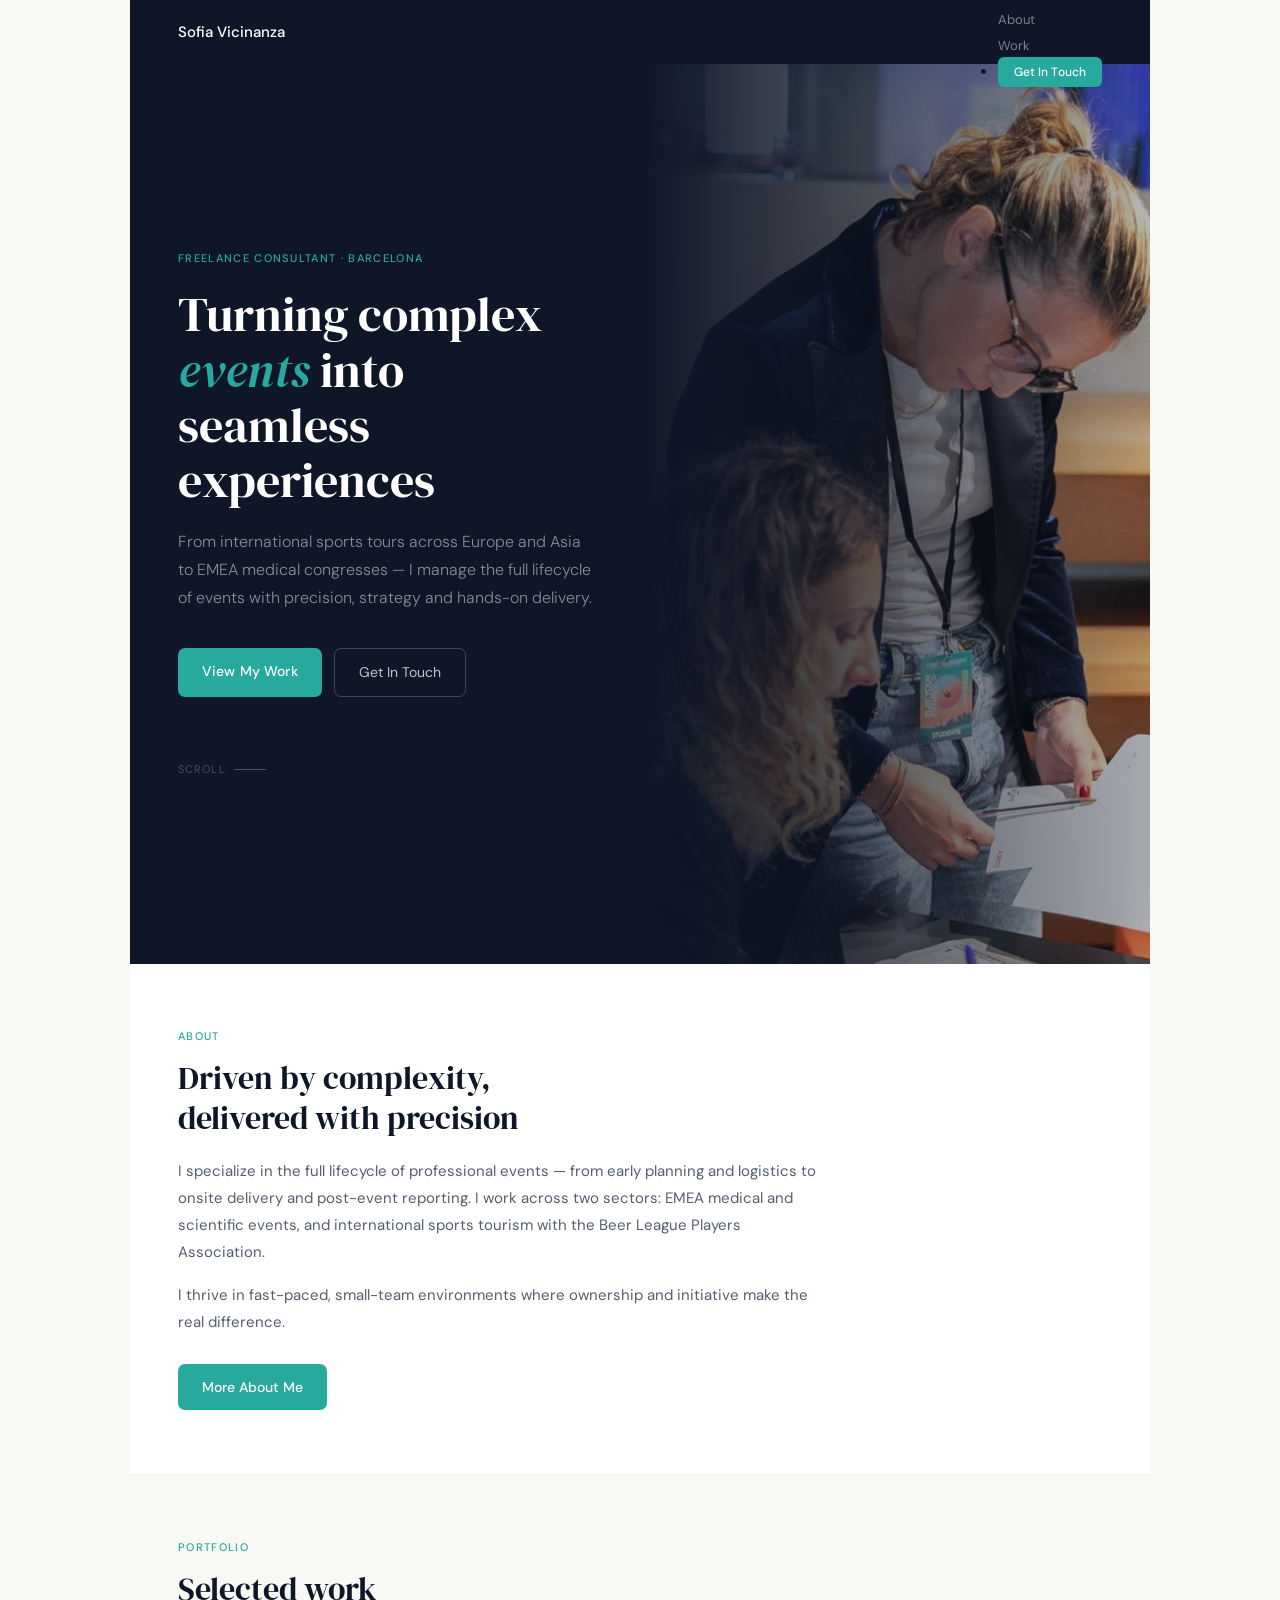
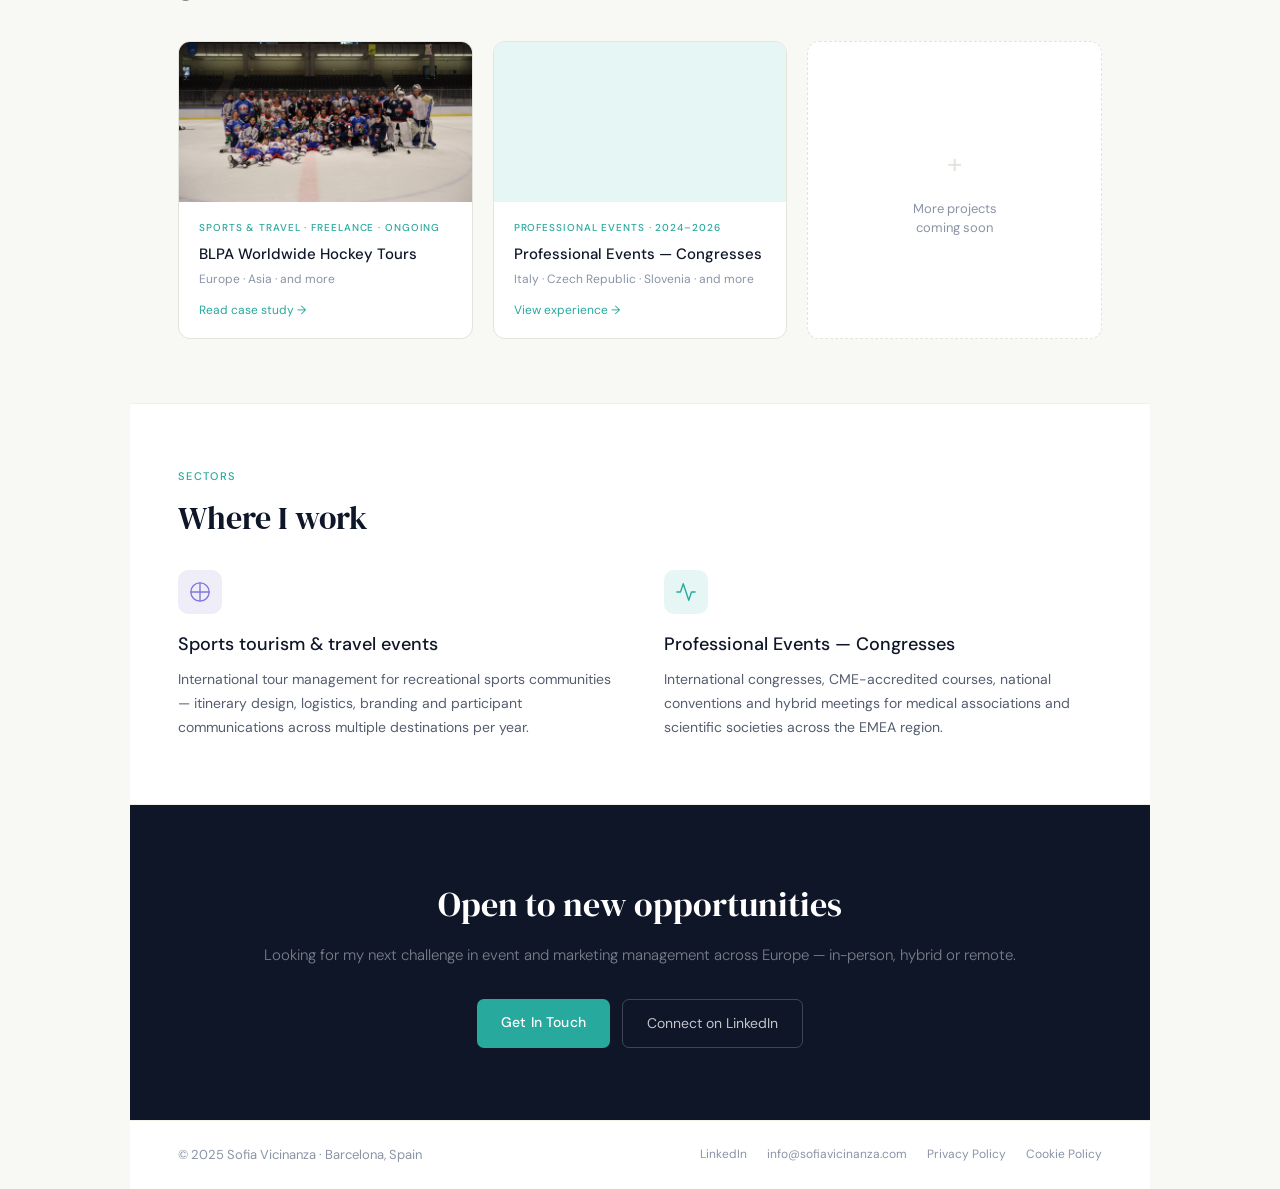
==== index.html @ 5dfc30c2 "Add files via upload" ====
<!DOCTYPE html>
<html lang="en">
<head>
<meta charset="UTF-8">
<meta name="viewport" content="width=device-width, initial-scale=1.0">
<meta name="description" content="Sofia Vicinanza — Event & Marketing Specialist based in Barcelona. EMEA medical events, international hockey tours, full-cycle event management.">
<meta name="keywords" content="event manager, marketing specialist, EMEA events, medical events, sports tourism, Barcelona, freelance event manager">
<meta property="og:title" content="Sofia Vicinanza — Event & Marketing Specialist">
<meta property="og:description" content="From medical congresses to international hockey tours — full-cycle event management across the EMEA region and beyond.">
<meta property="og:type" content="website">
<meta property="og:url" content="https://sofiavicinanza.com">
<title>Sofia Vicinanza — Event & Marketing Specialist</title>
<link rel="stylesheet" href="style.css">
</head>
<body>
<div class="site">

  <nav>
    <a href="index.html" class="nav-logo">Sofia Vicinanza</a>
    <button class="nav-hamburger" id="hamburger" aria-label="Menu" onclick="toggleMenu()"><span></span><span></span><span></span></button><ul class="nav-links" id="nav-links">
      <li><a href="index.html" class="active">Home</a></li>
      <li><a href="about.html">About</a></li>
      <li><a href="work.html">Work</a></li>
      <li><a href="contact.html" class="nav-cta">Get In Touch</a></li>
    </ul>
  </nav>

  <section class="hero" style="min-height: 100vh; display: grid; grid-template-columns: 1fr 1fr; align-items: stretch; padding: 0;">
    <div style="padding: 80px 48px; display: flex; flex-direction: column; justify-content: center;">
      <div class="hero-tag">Freelance Consultant · Barcelona</div>
      <h1>Turning complex <em>events</em> into seamless experiences</h1>
      <p class="hero-sub">From international sports tours across Europe and Asia to EMEA medical congresses — I manage the full lifecycle of events with precision, strategy and hands-on delivery.</p>
      <div class="hero-btns">
        <a href="work.html" class="btn-primary">View My Work</a>
        <a href="contact.html" class="btn-outline">Get In Touch</a>
      </div>
      <div style="margin-top: 64px; display: flex; align-items: center; gap: 8px; color: rgba(255,255,255,0.25); font-size: 11px; letter-spacing: 0.1em; text-transform: uppercase;">
        <span>Scroll</span>
        <div style="width: 32px; height: 0.5px; background: rgba(255,255,255,0.25);"></div>
      </div>
    </div>
    <div style="position: relative; overflow: hidden; min-height: 100vh;">
      <img src="img-at-work.jpg" alt="Sofia Vicinanza at work during an event" style="width: 100%; height: 100%; object-fit: cover; object-position: center top; display: block;">
      <div style="position: absolute; inset: 0; background: linear-gradient(to right, #0e1628 0%, rgba(14,22,40,0.3) 100%);"></div>
    </div>
  </section>

  <section class="section">
    <div style="max-width: 640px;">
      <div class="section-label">About</div>
      <h2>Driven by complexity,<br>delivered with precision</h2>
      <p>I specialize in the full lifecycle of professional events — from early planning and logistics to onsite delivery and post-event reporting. I work across two sectors: EMEA medical and scientific events, and international sports tourism with the Beer League Players Association.</p>
      <p>I thrive in fast-paced, small-team environments where ownership and initiative make the real difference.</p>
      <div style="margin-top: 28px;">
        <a href="about.html" class="btn-primary-light">More About Me</a>
      </div>
    </div>
  </section>

  <section class="section" style="background: var(--off-white);">
    <div class="section-label">Portfolio</div>
    <h2>Selected work</h2>
    <div class="three-col" style="margin-top: 32px;">
      <a href="blpa.html" class="card">
        <div class="card-img sport" style="background-image: url('img-hockey.jpg'); background-size: cover; background-position: center; height: 160px;">
        </div>
        <div class="card-body">
          <div class="card-tag">Sports & Travel · Freelance · Ongoing</div>
          <div class="card-title">BLPA Worldwide Hockey Tours</div>
          <div class="card-loc">Europe · Asia · and more</div>
          <div class="card-link">Read case study →</div>
        </div>
      </a>
      <a href="medical-events.html" class="card">
        <div class="card-img medical" style="background-image: url('https://images.unsplash.com/photo-1540575467063-178a50c2df87?q=80&w=1200&auto=format&fit=crop'); background-size: cover; background-position: center; height: 160px;">
        </div>
        <div class="card-body">
          <div class="card-tag">Professional Events · 2024–2026</div>
          <div class="card-title">Professional Events — Congresses</div>
          <div class="card-loc">Italy · Czech Republic · Slovenia · and more</div>
          <div class="card-link">View experience →</div>
        </div>
      </a>
      <div class="card" style="border-style: dashed; display: flex; align-items: center; justify-content: center; min-height: 260px; cursor: default;">
        <div style="text-align: center; padding: 24px;">
          <div style="font-size: 28px; color: var(--border); margin-bottom: 12px;">+</div>
          <div style="font-size: 13px; color: var(--text-muted); line-height: 1.5;">More projects<br>coming soon</div>
        </div>
      </div>
    </div>
  </section>

  <section class="section">
    <div class="section-label">Sectors</div>
    <h2>Where I work</h2>
    <div class="two-col" style="margin-top: 32px;">
      <div>
        <div style="width: 44px; height: 44px; border-radius: 10px; background: #eeedf8; display: flex; align-items: center; justify-content: center; margin-bottom: 16px;">
          <svg width="22" height="22" viewBox="0 0 24 24" fill="none" stroke="#7F77DD" stroke-width="1.5" stroke-linecap="round" stroke-linejoin="round"><circle cx="12" cy="12" r="10"/><path d="M12 2v20M2 12h20"/></svg>
        </div>
        <h3 style="font-size: 18px; font-weight: 500; margin-bottom: 10px;">Sports tourism & travel events</h3>
        <p style="font-size: 14px; color: var(--text-secondary); line-height: 1.7;">International tour management for recreational sports communities — itinerary design, logistics, branding and participant communications across multiple destinations per year.</p>
      </div>
      <div>
        <div style="width: 44px; height: 44px; border-radius: 10px; background: var(--accent-light); display: flex; align-items: center; justify-content: center; margin-bottom: 16px;">
          <svg width="22" height="22" viewBox="0 0 24 24" fill="none" stroke="#28a99e" stroke-width="1.5" stroke-linecap="round" stroke-linejoin="round"><path d="M22 12h-4l-3 9L9 3l-3 9H2"/></svg>
        </div>
        <h3 style="font-size: 18px; font-weight: 500; margin-bottom: 10px;">Professional Events — Congresses</h3>
        <p style="font-size: 14px; color: var(--text-secondary); line-height: 1.7;">International congresses, CME-accredited courses, national conventions and hybrid meetings for medical associations and scientific societies across the EMEA region.</p>
      </div>
    </div>
  </section>

  <div class="cta-section">
    <h2>Open to new opportunities</h2>
    <p>Looking for my next challenge in event and marketing management across Europe — in-person, hybrid or remote.</p>
    <div class="cta-btns">
      <a href="contact.html" class="btn-primary">Get In Touch</a>
      <a href="https://www.linkedin.com/in/sofia-vicinanza-438909208" target="_blank" rel="noopener" class="btn-outline">Connect on LinkedIn</a>
    </div>
  </div>

  <footer>
    <div class="footer-name">© 2025 Sofia Vicinanza · Barcelona, Spain</div>
    <div class="footer-links">
      <a href="https://www.linkedin.com/in/sofia-vicinanza-438909208" target="_blank" rel="noopener">LinkedIn</a>
      <a href="mailto:info@sofiavicinanza.com">info@sofiavicinanza.com</a>
      <a href="privacy.html">Privacy Policy</a>
      <a href="cookies.html">Cookie Policy</a>
    </div>
  </footer>

</div>
<script>
function toggleMenu() {
  var links = document.getElementById('nav-links');
  var burger = document.getElementById('hamburger');
  if (links) links.classList.toggle('open');
  if (burger) burger.classList.toggle('open');
}
document.addEventListener('click', function(e) {
  if (!e.target.closest('nav')) {
    var links = document.getElementById('nav-links');
    var burger = document.getElementById('hamburger');
    if (links) links.classList.remove('open');
    if (burger) burger.classList.remove('open');
  }
});
</script>
</body>
</html>
---- style.css ----
@import url('https://fonts.googleapis.com/css2?family=DM+Sans:ital,opsz,wght@0,9..40,300;0,9..40,400;0,9..40,500;1,9..40,300&family=DM+Serif+Display:ital@0;1&display=swap');

:root {
  --navy: #0e1628;
  --navy-mid: #111d35;
  --navy-light: #1a2845;
  --accent: #28a99e;
  --accent-light: #e6f6f5;
  --accent-mid: #1d8a81;
  --off-white: #f8f8f4;
  --white: #ffffff;
  --text-primary: #0e1628;
  --text-secondary: #555e70;
  --text-muted: #8a94a6;
  --border: #e4e4dc;
  --border-light: #f0f0e8;
  --font-display: 'DM Serif Display', Georgia, serif;
  --font-body: 'DM Sans', system-ui, sans-serif;
}

*, *::before, *::after { box-sizing: border-box; margin: 0; padding: 0; }

html { scroll-behavior: smooth; }

body {
  font-family: var(--font-body);
  background: var(--off-white);
  color: var(--text-primary);
  line-height: 1.6;
  -webkit-font-smoothing: antialiased;
}

a { color: inherit; text-decoration: none; }
img { max-width: 100%; display: block; }

.site { max-width: 1020px; margin: 0 auto; background: var(--white); }

nav {
  background: var(--navy);
  padding: 0 48px;
  display: flex;
  align-items: center;
  justify-content: space-between;
  height: 64px;
  position: sticky;
  top: 0;
  z-index: 100;
}

.nav-logo {
  font-family: var(--font-body);
  font-size: 15px;
  font-weight: 500;
  color: var(--white);
  display: flex;
  align-items: center;
  gap: 8px;
}

.nav-hamburger { display: none; }


  content: '';
  display: inline-block;
  width: 6px;
  height: 6px;
  border-radius: 50%;
  background: var(--accent);
}

.nav-links {
  display: flex;
  gap: 28px;
  list-style: none;
}

.nav-links a {
  font-size: 13px;
  color: rgba(255,255,255,0.45);
  transition: color 0.2s;
  letter-spacing: 0.01em;
}

.nav-links a:hover,
.nav-links a.active { color: var(--accent); }

.nav-cta {
  background: var(--accent);
  color: var(--white) !important;
  padding: 7px 16px;
  border-radius: 6px;
  font-size: 12px !important;
  font-weight: 500;
  transition: background 0.2s !important;
}

.nav-cta:hover { background: var(--accent-mid) !important; color: var(--white) !important; }

.hero {
  background: var(--navy);
  padding: 80px 48px 72px;
}

.hero-tag {
  font-size: 11px;
  letter-spacing: 0.12em;
  text-transform: uppercase;
  color: var(--accent);
  font-weight: 500;
  margin-bottom: 20px;
}

.hero h1 {
  font-family: var(--font-display);
  font-size: 48px;
  font-weight: 400;
  color: var(--white);
  line-height: 1.15;
  margin-bottom: 20px;
  max-width: 640px;
}

.hero h1 em {
  font-style: italic;
  color: var(--accent);
}

.hero-sub {
  font-size: 16px;
  color: rgba(255,255,255,0.5);
  line-height: 1.75;
  max-width: 520px;
  margin-bottom: 36px;
  font-weight: 300;
}

.hero-btns {
  display: flex;
  gap: 12px;
  flex-wrap: wrap;
}

.btn-primary {
  background: var(--accent);
  color: var(--white);
  border: none;
  padding: 12px 24px;
  border-radius: 7px;
  font-size: 14px;
  font-weight: 500;
  cursor: pointer;
  font-family: var(--font-body);
  transition: background 0.2s, transform 0.1s;
  letter-spacing: 0.01em;
}

.btn-primary:hover { background: var(--accent-mid); transform: translateY(-1px); }

.btn-outline {
  background: transparent;
  color: rgba(255,255,255,0.75);
  border: 0.5px solid rgba(255,255,255,0.2);
  padding: 12px 24px;
  border-radius: 7px;
  font-size: 14px;
  cursor: pointer;
  font-family: var(--font-body);
  transition: border-color 0.2s, color 0.2s;
}

.btn-outline:hover { border-color: rgba(255,255,255,0.4); color: var(--white); }

.btn-primary-light {
  background: var(--accent);
  color: var(--white);
  border: none;
  padding: 12px 24px;
  border-radius: 7px;
  font-size: 14px;
  font-weight: 500;
  cursor: pointer;
  font-family: var(--font-body);
  transition: background 0.2s, transform 0.1s;
  display: inline-block;
}

.btn-primary-light:hover { background: var(--accent-mid); transform: translateY(-1px); }

.btn-outline-dark {
  background: transparent;
  color: var(--text-primary);
  border: 0.5px solid var(--border);
  padding: 12px 24px;
  border-radius: 7px;
  font-size: 14px;
  cursor: pointer;
  font-family: var(--font-body);
  transition: border-color 0.2s;
  display: inline-block;
}

.btn-outline-dark:hover { border-color: var(--accent); color: var(--accent); }

.stats-bar {
  display: grid;
  grid-template-columns: repeat(3, 1fr);
  background: var(--navy-mid);
  border-top: 0.5px solid rgba(255,255,255,0.06);
}

.stat-item {
  padding: 28px 48px;
  border-right: 0.5px solid rgba(255,255,255,0.06);
}

.stat-item:last-child { border-right: none; }

.stat-num {
  font-family: var(--font-display);
  font-size: 36px;
  font-weight: 400;
  color: var(--white);
  margin-bottom: 4px;
  line-height: 1;
}

.stat-num span { color: var(--accent); }

.stat-label {
  font-size: 12px;
  color: rgba(255,255,255,0.35);
  line-height: 1.4;
}

.section {
  padding: 64px 48px;
  border-bottom: 0.5px solid var(--border-light);
}

.section-label {
  font-size: 11px;
  font-weight: 500;
  letter-spacing: 0.12em;
  text-transform: uppercase;
  color: var(--accent);
  margin-bottom: 12px;
}

.section h2 {
  font-family: var(--font-display);
  font-size: 32px;
  font-weight: 400;
  color: var(--text-primary);
  line-height: 1.25;
  margin-bottom: 20px;
}

.section p {
  font-size: 15px;
  color: var(--text-secondary);
  line-height: 1.8;
  max-width: 680px;
  margin-bottom: 16px;
}

.section p:last-child { margin-bottom: 0; }

.page-hero {
  background: var(--navy);
  padding: 64px 48px;
  min-height: 100vh;
  display: flex;
  flex-direction: column;
  justify-content: center;
}

.page-hero .back {
  font-size: 12px;
  color: rgba(255,255,255,0.4);
  margin-bottom: 24px;
  display: flex;
  align-items: center;
  gap: 6px;
  transition: color 0.2s;
}

.page-hero .back:hover { color: var(--accent); }

.page-hero h1 {
  font-family: var(--font-display);
  font-size: 40px;
  font-weight: 400;
  color: var(--white);
  line-height: 1.2;
  margin-bottom: 16px;
  max-width: 640px;
}

.page-hero p {
  font-size: 15px;
  color: rgba(255,255,255,0.5);
  line-height: 1.8;
  max-width: 600px;
  font-weight: 300;
}

.meta-row {
  display: flex;
  gap: 40px;
  margin-top: 36px;
  padding-top: 28px;
  border-top: 0.5px solid rgba(255,255,255,0.08);
  flex-wrap: wrap;
}

.meta-item {}
.meta-label-sm {
  font-size: 10px;
  font-weight: 500;
  letter-spacing: 0.1em;
  text-transform: uppercase;
  color: rgba(255,255,255,0.3);
  margin-bottom: 4px;
}
.meta-value {
  font-size: 13px;
  color: rgba(255,255,255,0.65);
}

.two-col {
  display: grid;
  grid-template-columns: 1fr 1fr;
  gap: 48px;
  align-items: start;
}

.three-col {
  display: grid;
  grid-template-columns: repeat(3, minmax(0, 1fr));
  gap: 20px;
}

.four-col {
  display: grid;
  grid-template-columns: repeat(4, minmax(0, 1fr));
  gap: 24px;
}

.card {
  background: var(--white);
  border: 0.5px solid var(--border);
  border-radius: 12px;
  overflow: hidden;
  transition: border-color 0.2s, transform 0.2s;
}

.card:hover { border-color: var(--accent); transform: translateY(-2px); }

.card-img {
  height: 140px;
  display: flex;
  align-items: center;
  justify-content: center;
  font-size: 36px;
}

.card-img.medical { background: var(--accent-light); }
.card-img.sport { background: #eeedf8; }

.card-body { padding: 18px 20px; }
.card-tag {
  font-size: 10px;
  font-weight: 500;
  letter-spacing: 0.09em;
  text-transform: uppercase;
  color: var(--accent);
  margin-bottom: 6px;
}
.card-title { font-size: 15px; font-weight: 500; color: var(--text-primary); margin-bottom: 4px; }
.card-loc { font-size: 12px; color: var(--text-muted); margin-bottom: 12px; }
.card-link { font-size: 12px; color: var(--accent); display: flex; align-items: center; gap: 4px; transition: gap 0.2s; }
.card:hover .card-link { gap: 8px; }

.highlight-card {
  background: var(--off-white);
  border: 0.5px solid var(--border);
  border-radius: 12px;
  padding: 28px;
}

.highlight-icon {
  width: 40px;
  height: 40px;
  border-radius: 10px;
  background: var(--accent-light);
  display: flex;
  align-items: center;
  justify-content: center;
  margin-bottom: 16px;
}

.highlight-icon svg { width: 20px; height: 20px; stroke: var(--accent); }

.highlight-card h3 {
  font-size: 15px;
  font-weight: 500;
  color: var(--text-primary);
  margin-bottom: 8px;
  line-height: 1.3;
}

.highlight-card p {
  font-size: 13px;
  color: var(--text-secondary);
  line-height: 1.7;
}

.resp-list { list-style: none; }
.resp-list li {
  font-size: 14px;
  color: var(--text-secondary);
  line-height: 1.6;
  padding: 10px 0 10px 18px;
  position: relative;
  border-bottom: 0.5px solid var(--border-light);
}
.resp-list li:last-child { border-bottom: none; }
.resp-list li::before {
  content: '';
  position: absolute;
  left: 0;
  top: 18px;
  width: 6px;
  height: 6px;
  border-radius: 50%;
  background: var(--accent);
}

.resp-grid {
  display: grid;
  grid-template-columns: 1fr 1fr;
  gap: 0 32px;
}

.type-pills { display: flex; flex-wrap: wrap; gap: 10px; }
.type-pill {
  font-size: 12px;
  padding: 7px 16px;
  border-radius: 20px;
  border: 0.5px solid var(--border);
  color: var(--text-secondary);
  background: var(--white);
  transition: border-color 0.2s, color 0.2s;
}
.type-pill:hover { border-color: var(--accent); color: var(--accent); }

.blockquote {
  border-left: 3px solid var(--accent);
  padding: 4px 0 4px 24px;
  font-family: var(--font-display);
  font-size: 20px;
  font-style: italic;
  color: var(--text-primary);
  line-height: 1.7;
  max-width: 680px;
}

.cta-section {
  padding: 72px 48px;
  text-align: center;
  background: var(--navy);
}

.cta-section h2 {
  font-family: var(--font-display);
  font-size: 34px;
  font-weight: 400;
  color: var(--white);
  margin-bottom: 12px;
}

.cta-section p {
  font-size: 15px;
  color: rgba(255,255,255,0.45);
  margin-bottom: 32px;
  font-weight: 300;
}

.cta-btns { display: flex; gap: 12px; justify-content: center; flex-wrap: wrap; }

.next-project {
  padding: 32px 48px;
  border-top: 0.5px solid var(--border-light);
}

.next-label {
  font-size: 10px;
  font-weight: 500;
  letter-spacing: 0.12em;
  text-transform: uppercase;
  color: var(--text-muted);
  margin-bottom: 14px;
}

.next-card {
  display: flex;
  align-items: center;
  justify-content: space-between;
  padding: 20px 24px;
  background: var(--navy);
  border-radius: 10px;
  transition: opacity 0.2s;
}

.next-card:hover { opacity: 0.85; }
.next-card h3 { font-size: 16px; font-weight: 500; color: var(--white); margin-bottom: 4px; }
.next-card span { font-size: 12px; color: var(--accent); }
.next-arrow { font-size: 18px; color: var(--accent); }

.skill-group h3 {
  font-size: 11px;
  font-weight: 500;
  text-transform: uppercase;
  letter-spacing: 0.09em;
  color: var(--text-muted);
  margin-bottom: 14px;
  padding-bottom: 10px;
  border-bottom: 0.5px solid var(--border);
}

.skill-group ul { list-style: none; }
.skill-group ul li {
  font-size: 13px;
  color: var(--text-primary);
  padding: 7px 0;
  border-bottom: 0.5px solid var(--border-light);
  line-height: 1.4;
}
.skill-group ul li:last-child { border-bottom: none; }

.timeline-item {
  display: grid;
  grid-template-columns: 160px 1fr;
  gap: 32px;
  padding: 32px 0;
  border-bottom: 0.5px solid var(--border-light);
}
.timeline-item:last-child { border-bottom: none; padding-bottom: 0; }

.timeline-date { padding-top: 3px; }
.timeline-period { font-size: 13px; font-weight: 500; color: var(--text-secondary); display: block; margin-bottom: 2px; }
.timeline-type { font-size: 11px; color: var(--text-muted); }

.timeline-content h3 { font-size: 16px; font-weight: 500; margin-bottom: 3px; }
.timeline-company { font-size: 13px; color: var(--accent); margin-bottom: 12px; display: block; }
.timeline-content p { font-size: 13px; color: var(--text-secondary); line-height: 1.7; margin-bottom: 12px; }

.vol-card {
  background: var(--off-white);
  border-radius: 12px;
  padding: 24px;
  border: 0.5px solid var(--border);
}

.vol-badge {
  display: inline-block;
  font-size: 10px;
  font-weight: 500;
  letter-spacing: 0.06em;
  text-transform: uppercase;
  padding: 3px 10px;
  border-radius: 4px;
  margin-bottom: 10px;
}

.vol-badge.je { background: #eeedf8; color: #534AB7; }
.vol-badge.freelance { background: var(--accent-light); color: var(--accent-mid); }

.vol-card .role { font-size: 14px; font-weight: 500; margin-bottom: 3px; }
.vol-card .org { font-size: 12px; color: var(--accent); margin-bottom: 3px; }
.vol-card .period { font-size: 11px; color: var(--text-muted); margin-bottom: 10px; }
.vol-card p { font-size: 13px; color: var(--text-secondary); line-height: 1.6; }

footer {
  padding: 24px 48px;
  border-top: 0.5px solid var(--border-light);
  display: flex;
  align-items: center;
  justify-content: space-between;
  background: var(--white);
  flex-wrap: wrap;
  gap: 12px;
}

.footer-name { font-size: 13px; color: var(--text-muted); }
.footer-links { display: flex; gap: 20px; flex-wrap: wrap; }
.footer-links a { font-size: 12px; color: var(--text-muted); transition: color 0.2s; }
.footer-links a:hover { color: var(--accent); }

.contact-grid {
  display: grid;
  grid-template-columns: 1fr 1fr;
  gap: 48px;
  align-items: start;
}

.contact-form { display: flex; flex-direction: column; gap: 16px; }
.form-group { display: flex; flex-direction: column; gap: 6px; }
.form-group label { font-size: 12px; font-weight: 500; color: var(--text-secondary); letter-spacing: 0.02em; }
.form-group input,
.form-group textarea {
  font-family: var(--font-body);
  font-size: 14px;
  color: var(--text-primary);
  background: var(--white);
  border: 0.5px solid var(--border);
  border-radius: 8px;
  padding: 12px 16px;
  outline: none;
  transition: border-color 0.2s;
  resize: vertical;
}
.form-group input:focus,
.form-group textarea:focus { border-color: var(--accent); }
.form-group textarea { min-height: 120px; }

.contact-info { display: flex; flex-direction: column; gap: 20px; }
.contact-item {}
.contact-item-label { font-size: 11px; font-weight: 500; text-transform: uppercase; letter-spacing: 0.1em; color: var(--text-muted); margin-bottom: 4px; }
.contact-item-value { font-size: 14px; color: var(--text-primary); }
.contact-item-value a { color: var(--accent); transition: opacity 0.2s; }
.contact-item-value a:hover { opacity: 0.75; }

.availability-badge {
  display: inline-flex;
  align-items: center;
  gap: 8px;
  background: var(--accent-light);
  border: 0.5px solid var(--accent);
  border-radius: 20px;
  padding: 6px 14px;
  font-size: 12px;
  color: var(--accent-mid);
  font-weight: 500;
  margin-bottom: 32px;
}

.availability-dot {
  width: 6px;
  height: 6px;
  border-radius: 50%;
  background: var(--accent);
  animation: pulse 2s infinite;
}

@keyframes pulse {
  0%, 100% { opacity: 1; }
  50% { opacity: 0.4; }
}

.legal-content { max-width: 680px; }
.legal-content h2 { font-size: 20px; font-weight: 500; margin: 32px 0 12px; color: var(--text-primary); }
.legal-content h3 { font-size: 16px; font-weight: 500; margin: 24px 0 8px; color: var(--text-primary); }
.legal-content p { font-size: 14px; color: var(--text-secondary); line-height: 1.8; margin-bottom: 12px; }
.legal-content ul { list-style: disc; padding-left: 20px; margin-bottom: 12px; }
.legal-content ul li { font-size: 14px; color: var(--text-secondary); line-height: 1.8; margin-bottom: 4px; }
.legal-content a { color: var(--accent); }

@media (max-width: 768px) {
  nav {
    padding: 0 20px;
    position: relative;
  }

  .nav-hamburger {
    display: flex;
    flex-direction: column;
    gap: 5px;
    cursor: pointer;
    padding: 8px;
    background: none;
    border: none;
    z-index: 201;
  }

  .nav-hamburger span {
    display: block;
    width: 22px;
    height: 1.5px;
    background: rgba(255,255,255,0.75);
    transition: all 0.25s;
    border-radius: 2px;
  }

  .nav-hamburger.open span:nth-child(1) { transform: translateY(6.5px) rotate(45deg); }
  .nav-hamburger.open span:nth-child(2) { opacity: 0; }
  .nav-hamburger.open span:nth-child(3) { transform: translateY(-6.5px) rotate(-45deg); }

  .nav-links {
    display: none;
    flex-direction: column;
    gap: 0;
    position: absolute;
    top: 64px;
    left: 0;
    right: 0;
    background: var(--navy);
    z-index: 200;
    border-top: 0.5px solid rgba(255,255,255,0.08);
    box-shadow: 0 8px 24px rgba(0,0,0,0.3);
  }

  .nav-links.open { display: flex; }

  .nav-links li { width: 100%; }

  .nav-links a {
    display: block;
    padding: 16px 20px;
    font-size: 15px;
    color: rgba(255,255,255,0.65);
    border-bottom: 0.5px solid rgba(255,255,255,0.06);
  }

  .nav-links a:hover,
  .nav-links a.active { color: var(--accent); }

  .nav-cta {
    background: none !important;
    border: none !important;
    color: var(--accent) !important;
    padding: 16px 20px !important;
    border-radius: 0 !important;
  }

  .hero {
    grid-template-columns: 1fr !important;
    min-height: 100vh !important;
    padding: 0 !important;
    position: relative;
    display: flex !important;
    flex-direction: column;
    justify-content: center;
  }

  .hero > div:first-child {
    padding: 80px 24px 48px;
    position: relative;
    z-index: 2;
  }

  .hero > div:last-child {
    position: absolute !important;
    inset: 0;
    min-height: auto !important;
  }

  .hero > div:last-child img { opacity: 0.15; }
  .hero > div:last-child > div { display: none !important; }

  .hero h1 { font-size: 30px; }
  .hero-sub { font-size: 14px; }
  .hero-btns { flex-direction: column; gap: 10px; }
  .hero-btns a { text-align: center; }

  .page-hero {
    grid-template-columns: 1fr !important;
    padding: 64px 24px 48px !important;
    min-height: auto !important;
    gap: 28px !important;
    display: flex !important;
    flex-direction: column-reverse;
  }

  .page-hero > div:last-child {
    display: flex;
    justify-content: center;
  }

  .page-hero > div:last-child > div {
    width: 120px !important;
    height: 120px !important;
  }

  .page-hero h1 { font-size: 26px; }
  .page-hero p { font-size: 14px; }

  .stats-bar { grid-template-columns: 1fr; }
  .stat-item {
    border-right: none;
    border-bottom: 0.5px solid rgba(255,255,255,0.06);
    padding: 20px 24px;
  }

  .section { padding: 40px 20px; }
  .two-col,
  .three-col,
  .four-col,
  .resp-grid,
  .contact-grid { grid-template-columns: 1fr; }

  .timeline-item {
    grid-template-columns: 1fr;
    gap: 4px;
  }

  .timeline-date { padding-top: 0; }

  .meta-row { gap: 16px; }

  footer {
    padding: 20px;
    flex-direction: column;
    gap: 8px;
  }

  .footer-links { flex-wrap: wrap; gap: 12px; }

  .cta-section { padding: 48px 20px; }
  .cta-btns { flex-direction: column; gap: 10px; align-items: center; }

  .next-project { padding: 24px 20px; }

  .highlight-card { padding: 20px; }

  .type-pills { gap: 8px; }
  .type-pill { font-size: 11px; padding: 6px 12px; }
}
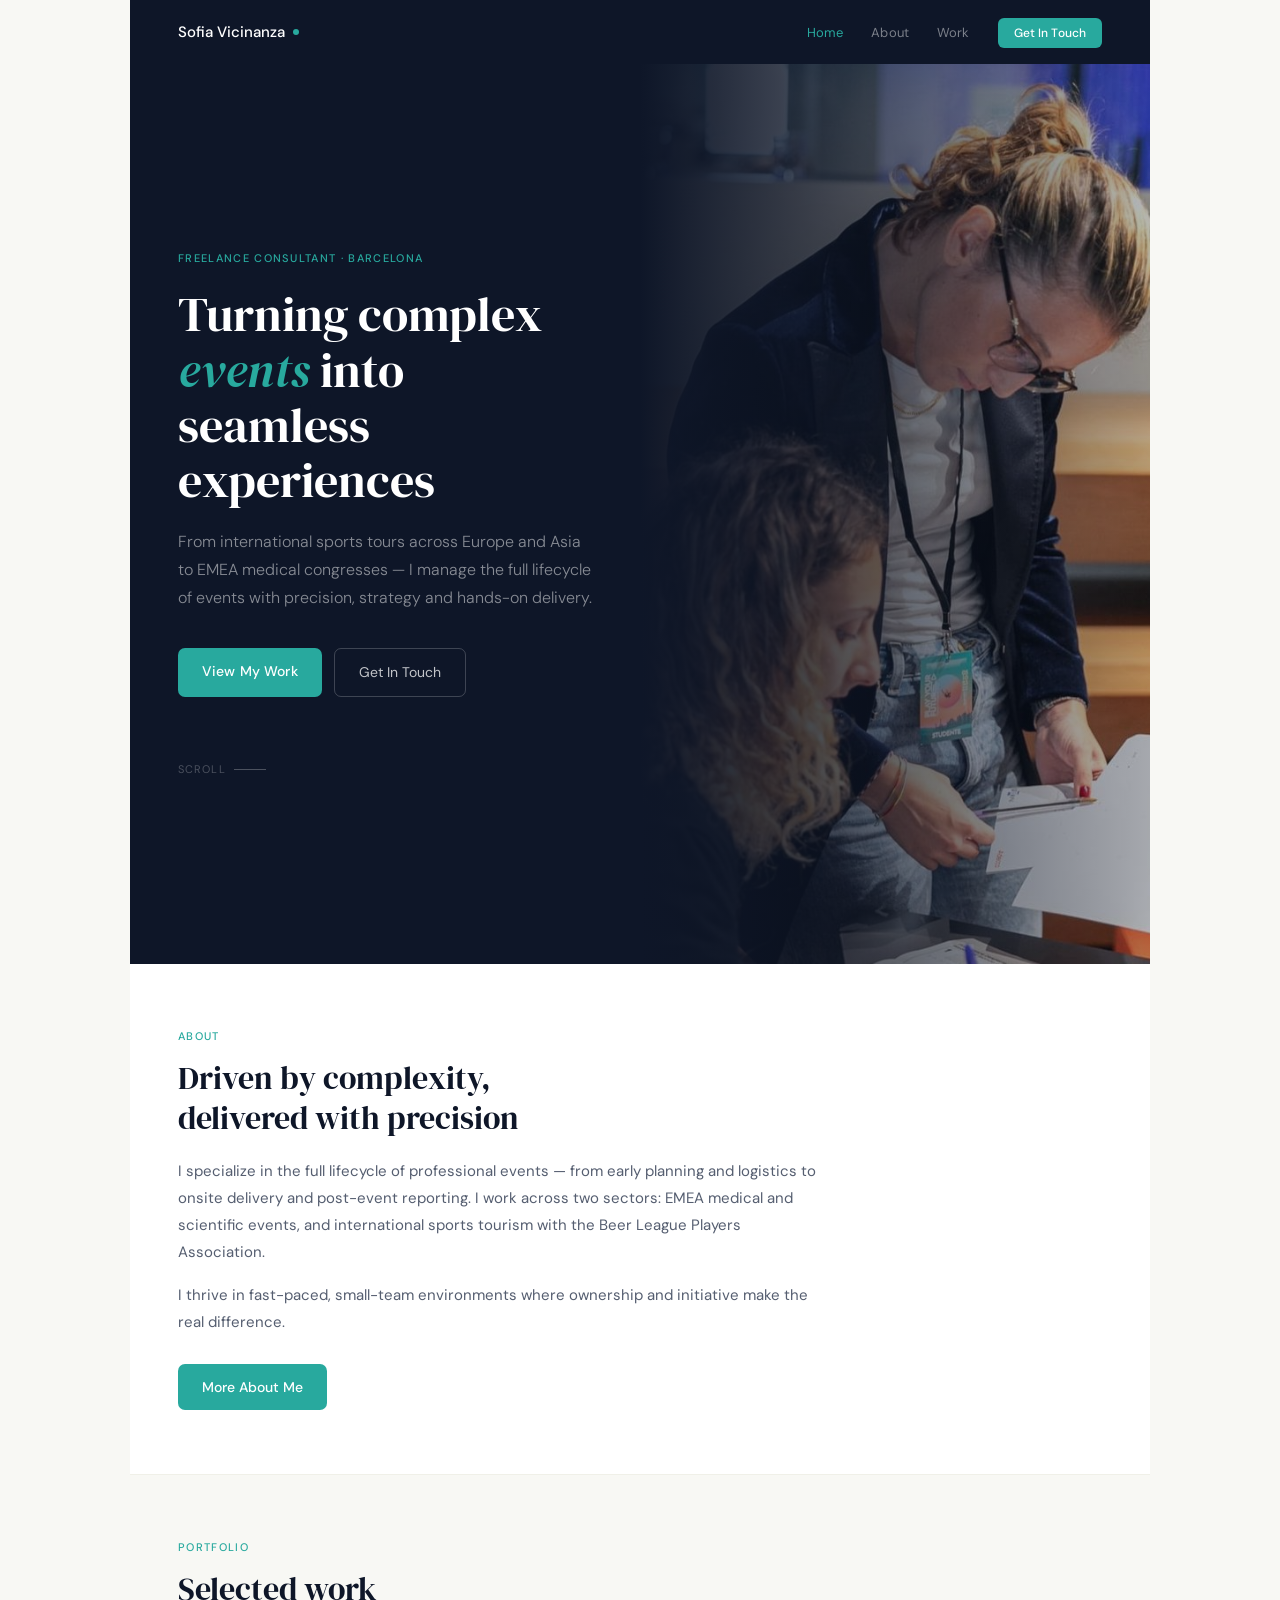
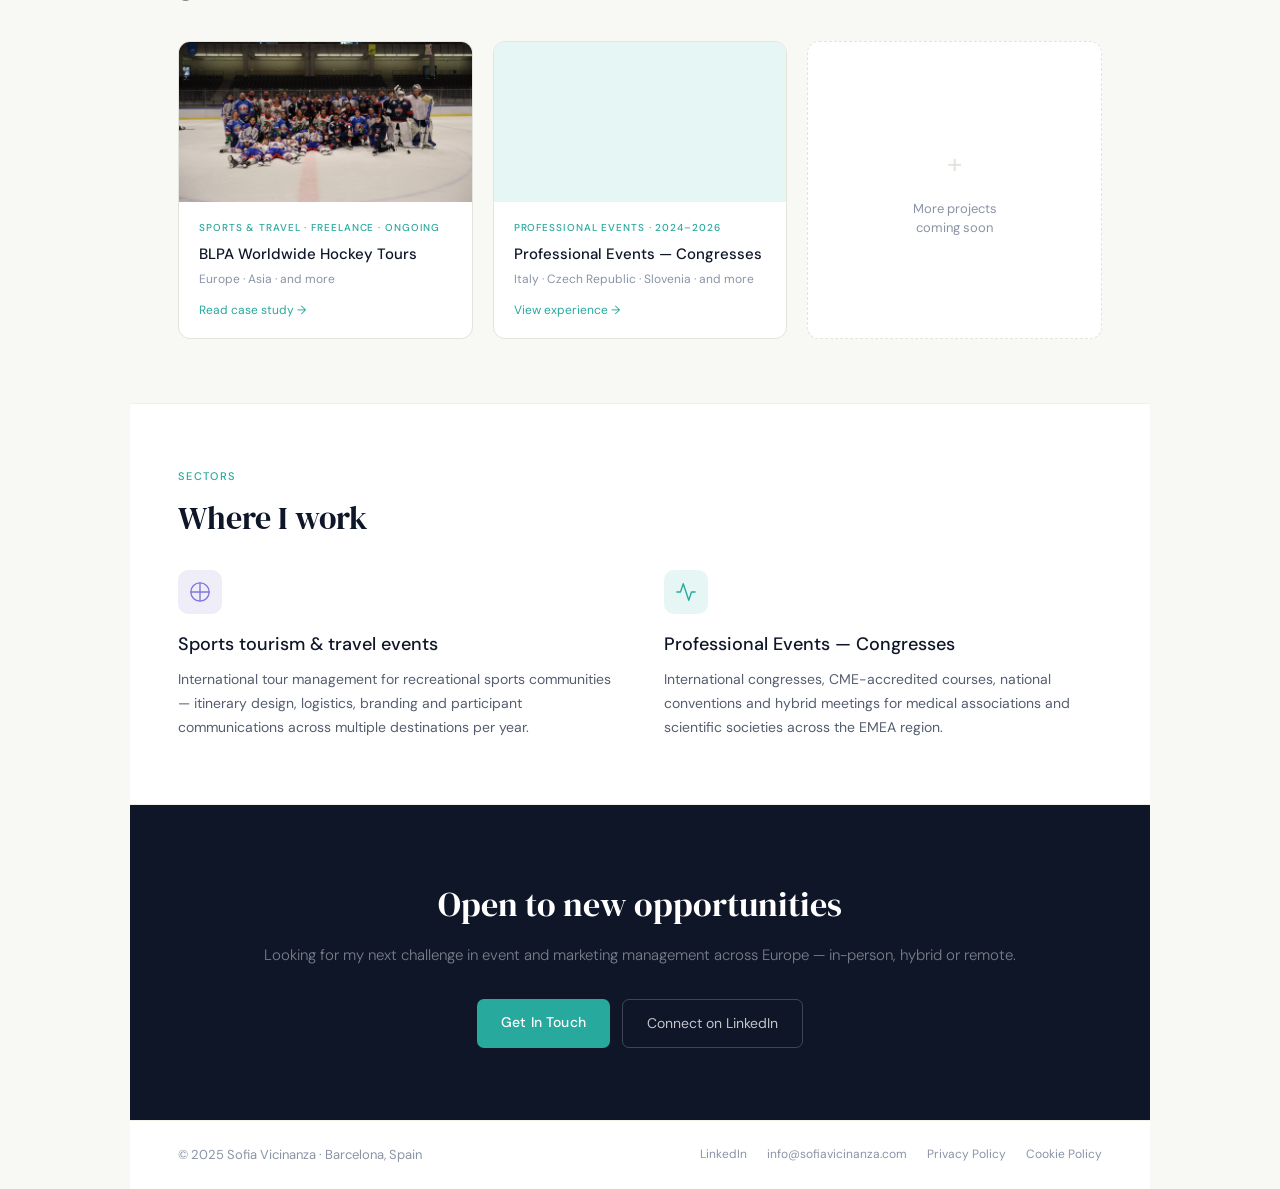
==== commit 45a86992: "Add files via upload" ====
--- a/index.html
+++ b/index.html
@@ -17,12 +17,13 @@
 
   <nav>
     <a href="index.html" class="nav-logo">Sofia Vicinanza</a>
-    <button class="nav-hamburger" id="hamburger" aria-label="Menu" onclick="toggleMenu()"><span></span><span></span><span></span></button><ul class="nav-links" id="nav-links">
+    <ul class="nav-links" id="nav-links">
       <li><a href="index.html" class="active">Home</a></li>
       <li><a href="about.html">About</a></li>
       <li><a href="work.html">Work</a></li>
       <li><a href="contact.html" class="nav-cta">Get In Touch</a></li>
     </ul>
+    <button class="nav-hamburger" id="hamburger" aria-label="Menu" onclick="toggleMenu()"><span></span><span></span><span></span></button>
   </nav>
 
   <section class="hero" style="min-height: 100vh; display: grid; grid-template-columns: 1fr 1fr; align-items: stretch; padding: 0;">
--- a/style.css
+++ b/style.css
@@ -59,7 +59,7 @@
 
 .nav-hamburger { display: none; }
 
-
+.nav-logo::after {
   content: '';
   display: inline-block;
   width: 6px;
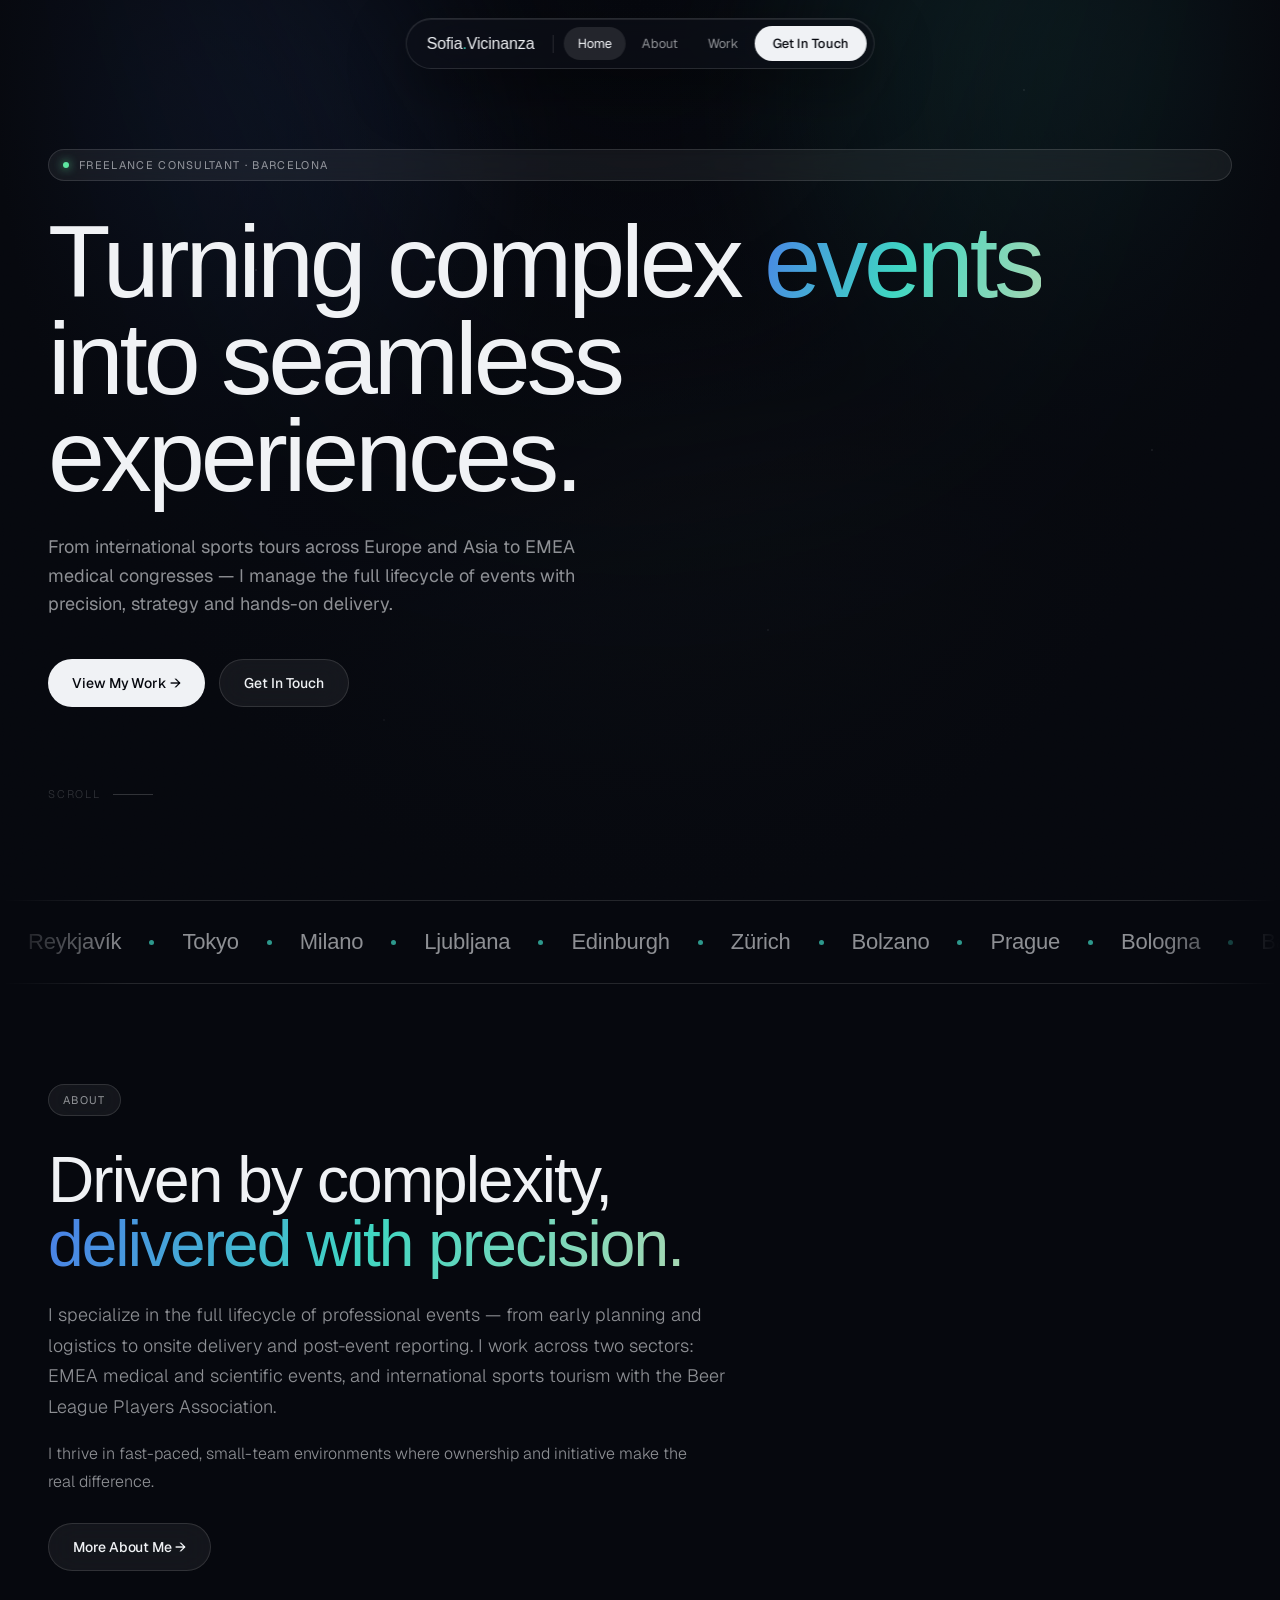
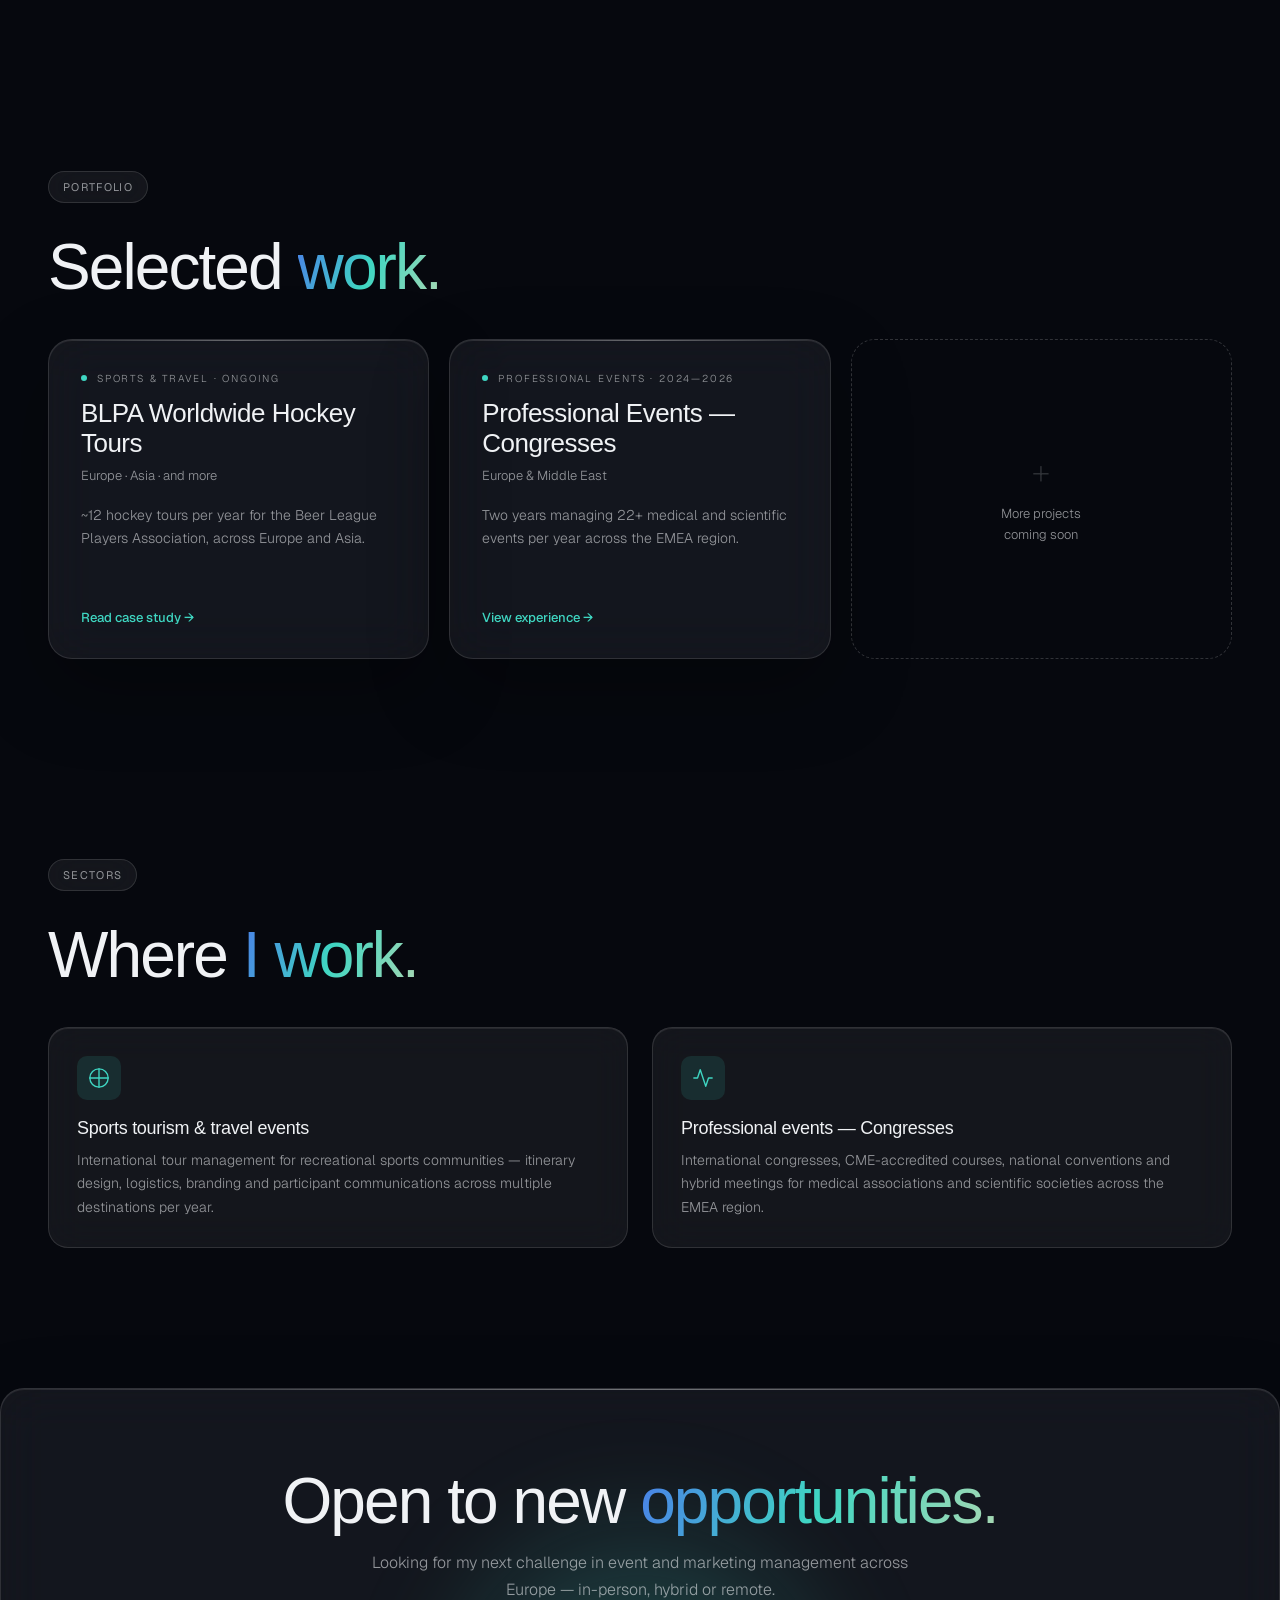
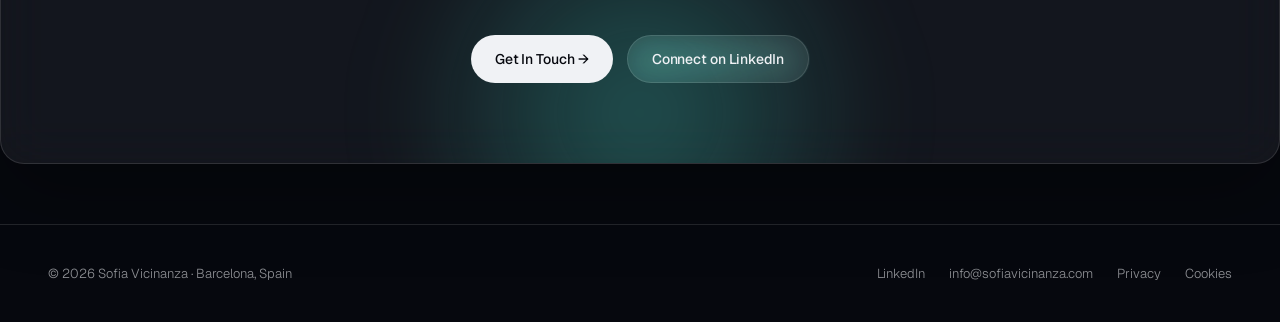
==== commit f673d8e5: "Add files via upload" ====
--- a/index.html
+++ b/index.html
@@ -10,13 +10,21 @@
 <meta property="og:type" content="website">
 <meta property="og:url" content="https://sofiavicinanza.com">
 <title>Sofia Vicinanza — Event & Marketing Specialist</title>
+<link rel="preconnect" href="https://fonts.googleapis.com">
+<link rel="preconnect" href="https://fonts.gstatic.com" crossorigin>
+<link href="https://fonts.googleapis.com/css2?family=Instrument+Serif:ital@0;1&family=Geist:wght@300;400;500&display=swap" rel="stylesheet">
+<link href="https://api.fontshare.com/v2/css?f[]=general-sans@300,400,500,600&display=swap" rel="stylesheet">
 <link rel="stylesheet" href="style.css">
 </head>
 <body>
+<div class="aurora"></div>
+<div class="stars"></div>
+<div class="noise"></div>
+
 <div class="site">
 
   <nav>
-    <a href="index.html" class="nav-logo">Sofia Vicinanza</a>
+    <a href="index.html" class="nav-logo">Sofia<i>.</i>Vicinanza</a>
     <ul class="nav-links" id="nav-links">
       <li><a href="index.html" class="active">Home</a></li>
       <li><a href="about.html">About</a></li>
@@ -26,66 +34,81 @@
     <button class="nav-hamburger" id="hamburger" aria-label="Menu" onclick="toggleMenu()"><span></span><span></span><span></span></button>
   </nav>
 
-  <section class="hero" style="min-height: 100vh; display: grid; grid-template-columns: 1fr 1fr; align-items: stretch; padding: 0;">
-    <div style="padding: 80px 48px; display: flex; flex-direction: column; justify-content: center;">
-      <div class="hero-tag">Freelance Consultant · Barcelona</div>
-      <h1>Turning complex <em>events</em> into seamless experiences</h1>
-      <p class="hero-sub">From international sports tours across Europe and Asia to EMEA medical congresses — I manage the full lifecycle of events with precision, strategy and hands-on delivery.</p>
-      <div class="hero-btns">
-        <a href="work.html" class="btn-primary">View My Work</a>
-        <a href="contact.html" class="btn-outline">Get In Touch</a>
-      </div>
-      <div style="margin-top: 64px; display: flex; align-items: center; gap: 8px; color: rgba(255,255,255,0.25); font-size: 11px; letter-spacing: 0.1em; text-transform: uppercase;">
-        <span>Scroll</span>
-        <div style="width: 32px; height: 0.5px; background: rgba(255,255,255,0.25);"></div>
-      </div>
+  <section class="hero">
+    <div class="hero-tag"><span style="width:6px;height:6px;border-radius:50%;background:var(--success);box-shadow:0 0 10px var(--success)"></span>Freelance Consultant · Barcelona</div>
+    <h1>Turning complex <em>events</em> into seamless experiences.</h1>
+    <p class="hero-sub">From international sports tours across Europe and Asia to EMEA medical congresses — I manage the full lifecycle of events with precision, strategy and hands-on delivery.</p>
+    <div class="hero-btns">
+      <a href="work.html" class="btn-primary">View My Work →</a>
+      <a href="contact.html" class="btn-outline">Get In Touch</a>
     </div>
-    <div style="position: relative; overflow: hidden; min-height: 100vh;">
-      <img src="img-at-work.jpg" alt="Sofia Vicinanza at work during an event" style="width: 100%; height: 100%; object-fit: cover; object-position: center top; display: block;">
-      <div style="position: absolute; inset: 0; background: linear-gradient(to right, #0e1628 0%, rgba(14,22,40,0.3) 100%);"></div>
+    <div class="scroll-cue"><span>Scroll</span></div>
+  </section>
+
+  <div class="marquee">
+    <div class="marquee-inner">
+      <span class="loc">Reykjavík</span><span class="dot"></span>
+      <span class="loc">Tokyo</span><span class="dot"></span>
+      <span class="loc">Milano</span><span class="dot"></span>
+      <span class="loc">Ljubljana</span><span class="dot"></span>
+      <span class="loc">Edinburgh</span><span class="dot"></span>
+      <span class="loc">Zürich</span><span class="dot"></span>
+      <span class="loc">Bolzano</span><span class="dot"></span>
+      <span class="loc">Prague</span><span class="dot"></span>
+      <span class="loc">Bologna</span><span class="dot"></span>
+      <span class="loc">Barcelona</span><span class="dot"></span>
+      <span class="loc">Reykjavík</span><span class="dot"></span>
+      <span class="loc">Tokyo</span><span class="dot"></span>
+      <span class="loc">Milano</span><span class="dot"></span>
+      <span class="loc">Ljubljana</span><span class="dot"></span>
+      <span class="loc">Edinburgh</span><span class="dot"></span>
+      <span class="loc">Zürich</span><span class="dot"></span>
+      <span class="loc">Bolzano</span><span class="dot"></span>
+      <span class="loc">Prague</span><span class="dot"></span>
+      <span class="loc">Bologna</span><span class="dot"></span>
+      <span class="loc">Barcelona</span><span class="dot"></span>
+    </div>
+  </div>
+
+  <section class="section">
+    <div class="section-label">About</div>
+    <h2>Driven by complexity,<br><em>delivered with precision.</em></h2>
+    <p class="lead">I specialize in the full lifecycle of professional events — from early planning and logistics to onsite delivery and post-event reporting. I work across two sectors: EMEA medical and scientific events, and international sports tourism with the Beer League Players Association.</p>
+    <p>I thrive in fast-paced, small-team environments where ownership and initiative make the real difference.</p>
+    <div style="margin-top:28px">
+      <a href="about.html" class="btn-outline">More About Me →</a>
     </div>
   </section>
 
   <section class="section">
-    <div style="max-width: 640px;">
-      <div class="section-label">About</div>
-      <h2>Driven by complexity,<br>delivered with precision</h2>
-      <p>I specialize in the full lifecycle of professional events — from early planning and logistics to onsite delivery and post-event reporting. I work across two sectors: EMEA medical and scientific events, and international sports tourism with the Beer League Players Association.</p>
-      <p>I thrive in fast-paced, small-team environments where ownership and initiative make the real difference.</p>
-      <div style="margin-top: 28px;">
-        <a href="about.html" class="btn-primary-light">More About Me</a>
-      </div>
-    </div>
-  </section>
+    <div class="section-label">Portfolio</div>
+    <h2>Selected <em>work.</em></h2>
 
-  <section class="section" style="background: var(--off-white);">
-    <div class="section-label">Portfolio</div>
-    <h2>Selected work</h2>
-    <div class="three-col" style="margin-top: 32px;">
+    <div class="three-col">
       <a href="blpa.html" class="card">
-        <div class="card-img sport" style="background-image: url('img-hockey.jpg'); background-size: cover; background-position: center; height: 160px;">
-        </div>
         <div class="card-body">
-          <div class="card-tag">Sports & Travel · Freelance · Ongoing</div>
+          <div class="card-tag">Sports &amp; Travel · Ongoing</div>
           <div class="card-title">BLPA Worldwide Hockey Tours</div>
           <div class="card-loc">Europe · Asia · and more</div>
+          <p style="font-size:14px;margin-bottom:24px">~12 hockey tours per year for the Beer League Players Association, across Europe and Asia.</p>
           <div class="card-link">Read case study →</div>
         </div>
       </a>
+
       <a href="medical-events.html" class="card">
-        <div class="card-img medical" style="background-image: url('https://images.unsplash.com/photo-1540575467063-178a50c2df87?q=80&w=1200&auto=format&fit=crop'); background-size: cover; background-position: center; height: 160px;">
-        </div>
         <div class="card-body">
-          <div class="card-tag">Professional Events · 2024–2026</div>
+          <div class="card-tag">Professional Events · 2024—2026</div>
           <div class="card-title">Professional Events — Congresses</div>
-          <div class="card-loc">Italy · Czech Republic · Slovenia · and more</div>
+          <div class="card-loc">Europe &amp; Middle East</div>
+          <p style="font-size:14px;margin-bottom:24px">Two years managing 22+ medical and scientific events per year across the EMEA region.</p>
           <div class="card-link">View experience →</div>
         </div>
       </a>
-      <div class="card" style="border-style: dashed; display: flex; align-items: center; justify-content: center; min-height: 260px; cursor: default;">
-        <div style="text-align: center; padding: 24px;">
-          <div style="font-size: 28px; color: var(--border); margin-bottom: 12px;">+</div>
-          <div style="font-size: 13px; color: var(--text-muted); line-height: 1.5;">More projects<br>coming soon</div>
+
+      <div class="card card-dashed">
+        <div class="card-dashed-inner">
+          <div class="card-dashed-plus">+</div>
+          <div class="card-dashed-text">More projects<br>coming soon</div>
         </div>
       </div>
     </div>
@@ -93,60 +116,45 @@
 
   <section class="section">
     <div class="section-label">Sectors</div>
-    <h2>Where I work</h2>
-    <div class="two-col" style="margin-top: 32px;">
-      <div>
-        <div style="width: 44px; height: 44px; border-radius: 10px; background: #eeedf8; display: flex; align-items: center; justify-content: center; margin-bottom: 16px;">
-          <svg width="22" height="22" viewBox="0 0 24 24" fill="none" stroke="#7F77DD" stroke-width="1.5" stroke-linecap="round" stroke-linejoin="round"><circle cx="12" cy="12" r="10"/><path d="M12 2v20M2 12h20"/></svg>
+    <h2>Where <em>I work.</em></h2>
+    <div class="two-col">
+      <div class="highlight-card">
+        <div class="highlight-icon">
+          <svg viewBox="0 0 24 24" fill="none" stroke="#3FD6C2" stroke-width="1.5" stroke-linecap="round" stroke-linejoin="round"><circle cx="12" cy="12" r="10"/><path d="M12 2v20M2 12h20"/></svg>
         </div>
-        <h3 style="font-size: 18px; font-weight: 500; margin-bottom: 10px;">Sports tourism & travel events</h3>
-        <p style="font-size: 14px; color: var(--text-secondary); line-height: 1.7;">International tour management for recreational sports communities — itinerary design, logistics, branding and participant communications across multiple destinations per year.</p>
+        <h3>Sports tourism &amp; travel events</h3>
+        <p>International tour management for recreational sports communities — itinerary design, logistics, branding and participant communications across multiple destinations per year.</p>
       </div>
-      <div>
-        <div style="width: 44px; height: 44px; border-radius: 10px; background: var(--accent-light); display: flex; align-items: center; justify-content: center; margin-bottom: 16px;">
-          <svg width="22" height="22" viewBox="0 0 24 24" fill="none" stroke="#28a99e" stroke-width="1.5" stroke-linecap="round" stroke-linejoin="round"><path d="M22 12h-4l-3 9L9 3l-3 9H2"/></svg>
+      <div class="highlight-card">
+        <div class="highlight-icon">
+          <svg viewBox="0 0 24 24" fill="none" stroke="#3FD6C2" stroke-width="1.5" stroke-linecap="round" stroke-linejoin="round"><path d="M22 12h-4l-3 9L9 3l-3 9H2"/></svg>
         </div>
-        <h3 style="font-size: 18px; font-weight: 500; margin-bottom: 10px;">Professional Events — Congresses</h3>
-        <p style="font-size: 14px; color: var(--text-secondary); line-height: 1.7;">International congresses, CME-accredited courses, national conventions and hybrid meetings for medical associations and scientific societies across the EMEA region.</p>
+        <h3>Professional events — Congresses</h3>
+        <p>International congresses, CME-accredited courses, national conventions and hybrid meetings for medical associations and scientific societies across the EMEA region.</p>
       </div>
     </div>
   </section>
 
   <div class="cta-section">
-    <h2>Open to new opportunities</h2>
+    <h2>Open to new <em>opportunities.</em></h2>
     <p>Looking for my next challenge in event and marketing management across Europe — in-person, hybrid or remote.</p>
     <div class="cta-btns">
-      <a href="contact.html" class="btn-primary">Get In Touch</a>
+      <a href="contact.html" class="btn-primary">Get In Touch →</a>
       <a href="https://www.linkedin.com/in/sofia-vicinanza-438909208" target="_blank" rel="noopener" class="btn-outline">Connect on LinkedIn</a>
     </div>
   </div>
 
   <footer>
-    <div class="footer-name">© 2025 Sofia Vicinanza · Barcelona, Spain</div>
+    <div class="footer-name">© 2026 Sofia Vicinanza · Barcelona, Spain</div>
     <div class="footer-links">
       <a href="https://www.linkedin.com/in/sofia-vicinanza-438909208" target="_blank" rel="noopener">LinkedIn</a>
       <a href="mailto:info@sofiavicinanza.com">info@sofiavicinanza.com</a>
-      <a href="privacy.html">Privacy Policy</a>
-      <a href="cookies.html">Cookie Policy</a>
+      <a href="privacy.html">Privacy</a>
+      <a href="cookies.html">Cookies</a>
     </div>
   </footer>
 
 </div>
-<script>
-function toggleMenu() {
-  var links = document.getElementById('nav-links');
-  var burger = document.getElementById('hamburger');
-  if (links) links.classList.toggle('open');
-  if (burger) burger.classList.toggle('open');
-}
-document.addEventListener('click', function(e) {
-  if (!e.target.closest('nav')) {
-    var links = document.getElementById('nav-links');
-    var burger = document.getElementById('hamburger');
-    if (links) links.classList.remove('open');
-    if (burger) burger.classList.remove('open');
-  }
-});
-</script>
+<script src="script.js"></script>
 </body>
 </html>
--- a/style.css
+++ b/style.css
@@ -1,828 +1,800 @@
-@import url('https://fonts.googleapis.com/css2?family=DM+Sans:ital,opsz,wght@0,9..40,300;0,9..40,400;0,9..40,500;1,9..40,300&family=DM+Serif+Display:ital@0;1&display=swap');
-
-:root {
-  --navy: #0e1628;
-  --navy-mid: #111d35;
-  --navy-light: #1a2845;
-  --accent: #28a99e;
-  --accent-light: #e6f6f5;
-  --accent-mid: #1d8a81;
-  --off-white: #f8f8f4;
-  --white: #ffffff;
-  --text-primary: #0e1628;
-  --text-secondary: #555e70;
-  --text-muted: #8a94a6;
-  --border: #e4e4dc;
-  --border-light: #f0f0e8;
-  --font-display: 'DM Serif Display', Georgia, serif;
-  --font-body: 'DM Sans', system-ui, sans-serif;
-}
-
-*, *::before, *::after { box-sizing: border-box; margin: 0; padding: 0; }
-
-html { scroll-behavior: smooth; }
-
-body {
-  font-family: var(--font-body);
-  background: var(--off-white);
-  color: var(--text-primary);
-  line-height: 1.6;
-  -webkit-font-smoothing: antialiased;
-}
-
-a { color: inherit; text-decoration: none; }
-img { max-width: 100%; display: block; }
-
-.site { max-width: 1020px; margin: 0 auto; background: var(--white); }
-
-nav {
-  background: var(--navy);
-  padding: 0 48px;
-  display: flex;
-  align-items: center;
-  justify-content: space-between;
-  height: 64px;
-  position: sticky;
-  top: 0;
-  z-index: 100;
-}
-
-.nav-logo {
-  font-family: var(--font-body);
-  font-size: 15px;
-  font-weight: 500;
-  color: var(--white);
-  display: flex;
-  align-items: center;
-  gap: 8px;
-}
-
-.nav-hamburger { display: none; }
-
-.nav-logo::after {
-  content: '';
-  display: inline-block;
-  width: 6px;
-  height: 6px;
-  border-radius: 50%;
-  background: var(--accent);
-}
-
-.nav-links {
-  display: flex;
-  gap: 28px;
-  list-style: none;
-}
-
-.nav-links a {
-  font-size: 13px;
-  color: rgba(255,255,255,0.45);
-  transition: color 0.2s;
-  letter-spacing: 0.01em;
-}
-
-.nav-links a:hover,
-.nav-links a.active { color: var(--accent); }
-
-.nav-cta {
-  background: var(--accent);
-  color: var(--white) !important;
-  padding: 7px 16px;
-  border-radius: 6px;
-  font-size: 12px !important;
-  font-weight: 500;
-  transition: background 0.2s !important;
-}
-
-.nav-cta:hover { background: var(--accent-mid) !important; color: var(--white) !important; }
-
-.hero {
-  background: var(--navy);
-  padding: 80px 48px 72px;
-}
-
-.hero-tag {
-  font-size: 11px;
-  letter-spacing: 0.12em;
-  text-transform: uppercase;
-  color: var(--accent);
-  font-weight: 500;
-  margin-bottom: 20px;
-}
-
-.hero h1 {
-  font-family: var(--font-display);
-  font-size: 48px;
-  font-weight: 400;
-  color: var(--white);
-  line-height: 1.15;
-  margin-bottom: 20px;
-  max-width: 640px;
-}
-
-.hero h1 em {
-  font-style: italic;
-  color: var(--accent);
-}
-
-.hero-sub {
-  font-size: 16px;
-  color: rgba(255,255,255,0.5);
-  line-height: 1.75;
-  max-width: 520px;
-  margin-bottom: 36px;
-  font-weight: 300;
-}
-
-.hero-btns {
-  display: flex;
-  gap: 12px;
-  flex-wrap: wrap;
-}
-
-.btn-primary {
-  background: var(--accent);
-  color: var(--white);
-  border: none;
-  padding: 12px 24px;
-  border-radius: 7px;
-  font-size: 14px;
-  font-weight: 500;
-  cursor: pointer;
-  font-family: var(--font-body);
-  transition: background 0.2s, transform 0.1s;
-  letter-spacing: 0.01em;
-}
-
-.btn-primary:hover { background: var(--accent-mid); transform: translateY(-1px); }
-
-.btn-outline {
-  background: transparent;
-  color: rgba(255,255,255,0.75);
-  border: 0.5px solid rgba(255,255,255,0.2);
-  padding: 12px 24px;
-  border-radius: 7px;
-  font-size: 14px;
-  cursor: pointer;
-  font-family: var(--font-body);
-  transition: border-color 0.2s, color 0.2s;
-}
-
-.btn-outline:hover { border-color: rgba(255,255,255,0.4); color: var(--white); }
-
-.btn-primary-light {
-  background: var(--accent);
-  color: var(--white);
-  border: none;
-  padding: 12px 24px;
-  border-radius: 7px;
-  font-size: 14px;
-  font-weight: 500;
-  cursor: pointer;
-  font-family: var(--font-body);
-  transition: background 0.2s, transform 0.1s;
-  display: inline-block;
-}
-
-.btn-primary-light:hover { background: var(--accent-mid); transform: translateY(-1px); }
-
-.btn-outline-dark {
-  background: transparent;
-  color: var(--text-primary);
-  border: 0.5px solid var(--border);
-  padding: 12px 24px;
-  border-radius: 7px;
-  font-size: 14px;
-  cursor: pointer;
-  font-family: var(--font-body);
-  transition: border-color 0.2s;
-  display: inline-block;
-}
-
-.btn-outline-dark:hover { border-color: var(--accent); color: var(--accent); }
-
-.stats-bar {
-  display: grid;
-  grid-template-columns: repeat(3, 1fr);
-  background: var(--navy-mid);
-  border-top: 0.5px solid rgba(255,255,255,0.06);
-}
-
-.stat-item {
-  padding: 28px 48px;
-  border-right: 0.5px solid rgba(255,255,255,0.06);
-}
-
-.stat-item:last-child { border-right: none; }
-
-.stat-num {
-  font-family: var(--font-display);
-  font-size: 36px;
-  font-weight: 400;
-  color: var(--white);
-  margin-bottom: 4px;
-  line-height: 1;
-}
-
-.stat-num span { color: var(--accent); }
-
-.stat-label {
-  font-size: 12px;
-  color: rgba(255,255,255,0.35);
-  line-height: 1.4;
-}
-
-.section {
-  padding: 64px 48px;
-  border-bottom: 0.5px solid var(--border-light);
-}
-
-.section-label {
-  font-size: 11px;
-  font-weight: 500;
-  letter-spacing: 0.12em;
-  text-transform: uppercase;
-  color: var(--accent);
-  margin-bottom: 12px;
-}
-
-.section h2 {
-  font-family: var(--font-display);
-  font-size: 32px;
-  font-weight: 400;
-  color: var(--text-primary);
-  line-height: 1.25;
-  margin-bottom: 20px;
-}
-
-.section p {
-  font-size: 15px;
-  color: var(--text-secondary);
-  line-height: 1.8;
-  max-width: 680px;
-  margin-bottom: 16px;
-}
-
-.section p:last-child { margin-bottom: 0; }
-
-.page-hero {
-  background: var(--navy);
-  padding: 64px 48px;
-  min-height: 100vh;
-  display: flex;
-  flex-direction: column;
-  justify-content: center;
-}
-
-.page-hero .back {
-  font-size: 12px;
-  color: rgba(255,255,255,0.4);
-  margin-bottom: 24px;
-  display: flex;
-  align-items: center;
-  gap: 6px;
-  transition: color 0.2s;
-}
-
-.page-hero .back:hover { color: var(--accent); }
-
-.page-hero h1 {
-  font-family: var(--font-display);
-  font-size: 40px;
-  font-weight: 400;
-  color: var(--white);
-  line-height: 1.2;
-  margin-bottom: 16px;
-  max-width: 640px;
-}
-
-.page-hero p {
-  font-size: 15px;
-  color: rgba(255,255,255,0.5);
-  line-height: 1.8;
-  max-width: 600px;
-  font-weight: 300;
-}
-
-.meta-row {
-  display: flex;
-  gap: 40px;
-  margin-top: 36px;
-  padding-top: 28px;
-  border-top: 0.5px solid rgba(255,255,255,0.08);
-  flex-wrap: wrap;
-}
-
-.meta-item {}
-.meta-label-sm {
-  font-size: 10px;
-  font-weight: 500;
-  letter-spacing: 0.1em;
-  text-transform: uppercase;
-  color: rgba(255,255,255,0.3);
-  margin-bottom: 4px;
-}
-.meta-value {
-  font-size: 13px;
-  color: rgba(255,255,255,0.65);
-}
-
-.two-col {
-  display: grid;
-  grid-template-columns: 1fr 1fr;
-  gap: 48px;
-  align-items: start;
-}
-
-.three-col {
-  display: grid;
-  grid-template-columns: repeat(3, minmax(0, 1fr));
-  gap: 20px;
-}
-
-.four-col {
-  display: grid;
-  grid-template-columns: repeat(4, minmax(0, 1fr));
-  gap: 24px;
-}
-
-.card {
-  background: var(--white);
-  border: 0.5px solid var(--border);
-  border-radius: 12px;
-  overflow: hidden;
-  transition: border-color 0.2s, transform 0.2s;
-}
-
-.card:hover { border-color: var(--accent); transform: translateY(-2px); }
-
-.card-img {
-  height: 140px;
-  display: flex;
-  align-items: center;
-  justify-content: center;
-  font-size: 36px;
-}
-
-.card-img.medical { background: var(--accent-light); }
-.card-img.sport { background: #eeedf8; }
-
-.card-body { padding: 18px 20px; }
-.card-tag {
-  font-size: 10px;
-  font-weight: 500;
-  letter-spacing: 0.09em;
-  text-transform: uppercase;
-  color: var(--accent);
-  margin-bottom: 6px;
-}
-.card-title { font-size: 15px; font-weight: 500; color: var(--text-primary); margin-bottom: 4px; }
-.card-loc { font-size: 12px; color: var(--text-muted); margin-bottom: 12px; }
-.card-link { font-size: 12px; color: var(--accent); display: flex; align-items: center; gap: 4px; transition: gap 0.2s; }
-.card:hover .card-link { gap: 8px; }
-
-.highlight-card {
-  background: var(--off-white);
-  border: 0.5px solid var(--border);
-  border-radius: 12px;
-  padding: 28px;
-}
-
-.highlight-icon {
-  width: 40px;
-  height: 40px;
-  border-radius: 10px;
-  background: var(--accent-light);
-  display: flex;
-  align-items: center;
-  justify-content: center;
-  margin-bottom: 16px;
-}
-
-.highlight-icon svg { width: 20px; height: 20px; stroke: var(--accent); }
-
-.highlight-card h3 {
-  font-size: 15px;
-  font-weight: 500;
-  color: var(--text-primary);
-  margin-bottom: 8px;
-  line-height: 1.3;
-}
-
-.highlight-card p {
-  font-size: 13px;
-  color: var(--text-secondary);
-  line-height: 1.7;
-}
-
-.resp-list { list-style: none; }
-.resp-list li {
-  font-size: 14px;
-  color: var(--text-secondary);
-  line-height: 1.6;
-  padding: 10px 0 10px 18px;
-  position: relative;
-  border-bottom: 0.5px solid var(--border-light);
-}
-.resp-list li:last-child { border-bottom: none; }
-.resp-list li::before {
-  content: '';
-  position: absolute;
-  left: 0;
-  top: 18px;
-  width: 6px;
-  height: 6px;
-  border-radius: 50%;
-  background: var(--accent);
-}
-
-.resp-grid {
-  display: grid;
-  grid-template-columns: 1fr 1fr;
-  gap: 0 32px;
-}
-
-.type-pills { display: flex; flex-wrap: wrap; gap: 10px; }
-.type-pill {
-  font-size: 12px;
-  padding: 7px 16px;
-  border-radius: 20px;
-  border: 0.5px solid var(--border);
-  color: var(--text-secondary);
-  background: var(--white);
-  transition: border-color 0.2s, color 0.2s;
-}
-.type-pill:hover { border-color: var(--accent); color: var(--accent); }
-
-.blockquote {
-  border-left: 3px solid var(--accent);
-  padding: 4px 0 4px 24px;
-  font-family: var(--font-display);
-  font-size: 20px;
-  font-style: italic;
-  color: var(--text-primary);
-  line-height: 1.7;
-  max-width: 680px;
-}
-
-.cta-section {
-  padding: 72px 48px;
-  text-align: center;
-  background: var(--navy);
-}
-
-.cta-section h2 {
-  font-family: var(--font-display);
-  font-size: 34px;
-  font-weight: 400;
-  color: var(--white);
-  margin-bottom: 12px;
-}
-
-.cta-section p {
-  font-size: 15px;
-  color: rgba(255,255,255,0.45);
-  margin-bottom: 32px;
-  font-weight: 300;
-}
-
-.cta-btns { display: flex; gap: 12px; justify-content: center; flex-wrap: wrap; }
-
-.next-project {
-  padding: 32px 48px;
-  border-top: 0.5px solid var(--border-light);
-}
-
-.next-label {
-  font-size: 10px;
-  font-weight: 500;
-  letter-spacing: 0.12em;
-  text-transform: uppercase;
-  color: var(--text-muted);
-  margin-bottom: 14px;
-}
-
-.next-card {
-  display: flex;
-  align-items: center;
-  justify-content: space-between;
-  padding: 20px 24px;
-  background: var(--navy);
-  border-radius: 10px;
-  transition: opacity 0.2s;
-}
-
-.next-card:hover { opacity: 0.85; }
-.next-card h3 { font-size: 16px; font-weight: 500; color: var(--white); margin-bottom: 4px; }
-.next-card span { font-size: 12px; color: var(--accent); }
-.next-arrow { font-size: 18px; color: var(--accent); }
-
-.skill-group h3 {
-  font-size: 11px;
-  font-weight: 500;
-  text-transform: uppercase;
-  letter-spacing: 0.09em;
-  color: var(--text-muted);
-  margin-bottom: 14px;
-  padding-bottom: 10px;
-  border-bottom: 0.5px solid var(--border);
-}
-
-.skill-group ul { list-style: none; }
-.skill-group ul li {
-  font-size: 13px;
-  color: var(--text-primary);
-  padding: 7px 0;
-  border-bottom: 0.5px solid var(--border-light);
-  line-height: 1.4;
-}
-.skill-group ul li:last-child { border-bottom: none; }
-
-.timeline-item {
-  display: grid;
-  grid-template-columns: 160px 1fr;
-  gap: 32px;
-  padding: 32px 0;
-  border-bottom: 0.5px solid var(--border-light);
-}
-.timeline-item:last-child { border-bottom: none; padding-bottom: 0; }
-
-.timeline-date { padding-top: 3px; }
-.timeline-period { font-size: 13px; font-weight: 500; color: var(--text-secondary); display: block; margin-bottom: 2px; }
-.timeline-type { font-size: 11px; color: var(--text-muted); }
-
-.timeline-content h3 { font-size: 16px; font-weight: 500; margin-bottom: 3px; }
-.timeline-company { font-size: 13px; color: var(--accent); margin-bottom: 12px; display: block; }
-.timeline-content p { font-size: 13px; color: var(--text-secondary); line-height: 1.7; margin-bottom: 12px; }
-
-.vol-card {
-  background: var(--off-white);
-  border-radius: 12px;
-  padding: 24px;
-  border: 0.5px solid var(--border);
-}
-
-.vol-badge {
-  display: inline-block;
-  font-size: 10px;
-  font-weight: 500;
-  letter-spacing: 0.06em;
-  text-transform: uppercase;
-  padding: 3px 10px;
-  border-radius: 4px;
-  margin-bottom: 10px;
-}
-
-.vol-badge.je { background: #eeedf8; color: #534AB7; }
-.vol-badge.freelance { background: var(--accent-light); color: var(--accent-mid); }
-
-.vol-card .role { font-size: 14px; font-weight: 500; margin-bottom: 3px; }
-.vol-card .org { font-size: 12px; color: var(--accent); margin-bottom: 3px; }
-.vol-card .period { font-size: 11px; color: var(--text-muted); margin-bottom: 10px; }
-.vol-card p { font-size: 13px; color: var(--text-secondary); line-height: 1.6; }
-
-footer {
-  padding: 24px 48px;
-  border-top: 0.5px solid var(--border-light);
-  display: flex;
-  align-items: center;
-  justify-content: space-between;
-  background: var(--white);
-  flex-wrap: wrap;
-  gap: 12px;
-}
-
-.footer-name { font-size: 13px; color: var(--text-muted); }
-.footer-links { display: flex; gap: 20px; flex-wrap: wrap; }
-.footer-links a { font-size: 12px; color: var(--text-muted); transition: color 0.2s; }
-.footer-links a:hover { color: var(--accent); }
-
-.contact-grid {
-  display: grid;
-  grid-template-columns: 1fr 1fr;
-  gap: 48px;
-  align-items: start;
-}
-
-.contact-form { display: flex; flex-direction: column; gap: 16px; }
-.form-group { display: flex; flex-direction: column; gap: 6px; }
-.form-group label { font-size: 12px; font-weight: 500; color: var(--text-secondary); letter-spacing: 0.02em; }
+/* ==============================================
+   Sofia Vicinanza — Nocturne
+   Stylesheet
+   ============================================== */
+
+:root{
+  --bg:#06080E;
+  --bg-2:#0B0E18;
+  --ink:#F0F2F5;
+  --ink-soft:rgba(240,242,245,0.58);
+  --ink-faint:rgba(240,242,245,0.3);
+  --ink-dim:rgba(240,242,245,0.18);
+
+  /* Meridian gradient — blue · teal · sage */
+  --g1:#4A7FE8;
+  --g2:#3FD6C2;
+  --g3:#A8D8B3;
+  --glow-a:rgba(74,127,232,0.38);
+  --glow-b:rgba(63,214,194,0.32);
+  --glow-c:rgba(168,216,179,0.26);
+
+  --glass:rgba(255,255,255,0.06);
+  --glass-strong:rgba(255,255,255,0.1);
+  --stroke:rgba(255,255,255,0.12);
+  --stroke-bright:rgba(255,255,255,0.25);
+
+  --danger:#F07A7A;
+  --danger-bg:rgba(240,122,122,0.1);
+  --success:#5EE6A1;
+  --success-bg:rgba(94,230,161,0.12);
+
+  --display:'General Sans', sans-serif;
+  --sans:'Geist', sans-serif;
+  --serif:'Instrument Serif', serif;
+
+  --radius-sm:12px;
+  --radius-md:20px;
+  --radius-lg:24px;
+
+  --maxw:1280px;
+}
+
+*{margin:0;padding:0;box-sizing:border-box}
+html{scroll-behavior:smooth}
+html,body{
+  background:var(--bg);
+  color:var(--ink);
+  font-family:var(--sans);
+  font-weight:300;
+  -webkit-font-smoothing:antialiased;
+  overflow-x:hidden;
+}
+img{max-width:100%;display:block}
+a{color:inherit;text-decoration:none}
+
+/* ======================
+   Backdrop layers
+   ====================== */
+.aurora{position:fixed;inset:0;z-index:0;overflow:hidden;pointer-events:none}
+.aurora::before{
+  content:"";position:absolute;inset:-20%;
+  background:
+    radial-gradient(42% 52% at 18% 28%, var(--glow-a), transparent 62%),
+    radial-gradient(45% 55% at 82% 22%, var(--glow-b), transparent 62%),
+    radial-gradient(50% 60% at 60% 80%, var(--glow-c), transparent 65%),
+    radial-gradient(55% 65% at 30% 92%, var(--glow-a), transparent 62%);
+  filter:blur(40px);
+  animation:breathe 26s ease-in-out infinite alternate;
+}
+.aurora::after{
+  content:"";position:absolute;inset:0;
+  background:
+    radial-gradient(ellipse at top, transparent 0%, var(--bg) 72%),
+    linear-gradient(180deg, transparent 0%, var(--bg) 100%);
+}
+@keyframes breathe{
+  0%{transform:translate(-3%,-2%) scale(1)}
+  100%{transform:translate(4%,3%) scale(1.12)}
+}
+
+.stars{
+  position:fixed;inset:0;z-index:1;pointer-events:none;
+  background-image:
+    radial-gradient(1px 1px at 20% 30%, rgba(255,255,255,0.55), transparent),
+    radial-gradient(1px 1px at 60% 70%, rgba(255,255,255,0.35), transparent),
+    radial-gradient(1px 1px at 80% 10%, rgba(255,255,255,0.45), transparent),
+    radial-gradient(1px 1px at 30% 80%, rgba(255,255,255,0.28), transparent),
+    radial-gradient(1px 1px at 90% 50%, rgba(255,255,255,0.45), transparent),
+    radial-gradient(1px 1px at 10% 60%, rgba(255,255,255,0.32), transparent);
+  opacity:0.5;
+}
+
+.noise{
+  position:fixed;inset:0;z-index:2;pointer-events:none;
+  opacity:0.08;mix-blend-mode:overlay;
+  background-image:url("data:image/svg+xml;utf8,<svg xmlns='http://www.w3.org/2000/svg' width='200' height='200'><filter id='n'><feTurbulence type='fractalNoise' baseFrequency='0.85' numOctaves='2'/></filter><rect width='100%' height='100%' filter='url(%23n)'/></svg>");
+}
+
+/* ======================
+   Structure
+   ====================== */
+.site{position:relative;z-index:3}
+.section{padding:100px 48px;max-width:var(--maxw);margin:0 auto}
+.section-compact{padding:60px 48px;max-width:var(--maxw);margin:0 auto}
+
+/* ======================
+   Nav
+   ====================== */
+nav{
+  position:fixed;top:18px;left:50%;transform:translateX(-50%);z-index:20;
+  display:flex;align-items:center;gap:4px;
+  padding:7px 7px 7px 20px;
+  background:rgba(15,17,25,0.55);
+  backdrop-filter:blur(30px) saturate(1.6);
+  -webkit-backdrop-filter:blur(30px) saturate(1.6);
+  border:1px solid var(--stroke);
+  border-radius:999px;
+  box-shadow:
+    inset 0 1px 0 rgba(255,255,255,0.09),
+    0 20px 60px rgba(0,0,0,0.4);
+}
+.nav-logo{
+  font-family:var(--display);font-weight:500;font-size:16px;
+  letter-spacing:-0.01em;padding-right:18px;border-right:1px solid var(--stroke);
+  margin-right:6px;color:var(--ink);
+}
+.nav-logo i{font-style:normal;color:var(--g2);font-weight:400}
+.nav-links{list-style:none;display:flex;align-items:center;gap:2px}
+.nav-links a{
+  color:var(--ink-soft);font-size:13px;
+  padding:8px 14px;border-radius:999px;transition:.3s;font-weight:400;
+  display:inline-block;
+}
+.nav-links a:hover{color:var(--ink);background:var(--glass)}
+.nav-links a.active{color:var(--ink);background:var(--glass-strong)}
+.nav-links a.nav-cta{background:var(--ink);color:var(--bg);padding:9px 18px;font-weight:500}
+.nav-links a.nav-cta:hover{background:var(--g2);color:var(--bg)}
+
+.nav-hamburger{
+  display:none;background:transparent;border:none;
+  width:36px;height:36px;cursor:pointer;
+  flex-direction:column;justify-content:center;align-items:center;gap:5px;
+  border-radius:999px;
+}
+.nav-hamburger span{
+  display:block;width:18px;height:1.5px;background:var(--ink);
+  transition:.3s;border-radius:2px;
+}
+.nav-hamburger.open span:nth-child(1){transform:translateY(6.5px) rotate(45deg)}
+.nav-hamburger.open span:nth-child(2){opacity:0}
+.nav-hamburger.open span:nth-child(3){transform:translateY(-6.5px) rotate(-45deg)}
+
+/* ======================
+   Typography
+   ====================== */
+.hero-tag,
+.section-label,
+.hero-kicker{
+  display:inline-flex;align-items:center;gap:10px;
+  padding:8px 14px;border-radius:999px;
+  background:var(--glass);
+  backdrop-filter:blur(16px);
+  -webkit-backdrop-filter:blur(16px);
+  border:1px solid var(--stroke);
+  font-size:11px;color:var(--ink-soft);letter-spacing:0.12em;
+  text-transform:uppercase;font-weight:400;
+  margin-bottom:32px;
+}
+
+h1{
+  font-family:var(--display);font-weight:500;
+  font-size:clamp(48px,8vw,132px);
+  line-height:0.95;letter-spacing:-0.04em;
+  max-width:1100px;
+  margin-bottom:28px;
+}
+h1 em{
+  font-style:normal;font-weight:500;
+  background:linear-gradient(110deg, var(--g1) 0%, var(--g2) 50%, var(--g3) 100%);
+  -webkit-background-clip:text;background-clip:text;color:transparent;
+}
+h1 .muted{color:var(--ink-faint);font-weight:400}
+
+h2{
+  font-family:var(--display);font-weight:500;
+  font-size:clamp(36px,5vw,72px);
+  letter-spacing:-0.03em;line-height:1;
+  margin-bottom:24px;
+}
+h2 em{
+  font-style:normal;font-weight:500;
+  background:linear-gradient(110deg, var(--g1), var(--g2), var(--g3));
+  -webkit-background-clip:text;background-clip:text;color:transparent;
+}
+
+h3{
+  font-family:var(--display);font-weight:500;
+  font-size:22px;letter-spacing:-0.015em;line-height:1.2;
+  color:var(--ink);
+}
+
+p{
+  font-size:16px;line-height:1.7;color:var(--ink-soft);
+  margin-bottom:18px;max-width:640px;
+}
+.lead{font-size:18px;max-width:680px}
+
+/* ======================
+   Buttons
+   ====================== */
+.btn-primary,
+.btn-outline,
+.btn-primary-light{
+  display:inline-flex;align-items:center;gap:10px;
+  padding:14px 24px;border-radius:999px;
+  font-family:var(--sans);font-size:14px;font-weight:500;
+  letter-spacing:-0.005em;
+  transition:.3s;cursor:pointer;
+  border:none;
+}
+.btn-primary{background:var(--ink);color:var(--bg)}
+.btn-primary:hover{background:var(--g2);transform:translateY(-1px)}
+
+.btn-outline{
+  background:var(--glass);backdrop-filter:blur(16px);
+  -webkit-backdrop-filter:blur(16px);
+  border:1px solid var(--stroke);color:var(--ink);
+}
+.btn-outline:hover{border-color:var(--g2);color:var(--g2);background:rgba(63,214,194,0.06)}
+
+.btn-primary-light{
+  background:rgba(63,214,194,0.15);color:var(--g2);
+  border:1px solid rgba(63,214,194,0.3);
+}
+.btn-primary-light:hover{background:rgba(63,214,194,0.25);border-color:var(--g2)}
+
+/* ======================
+   Hero (home)
+   ====================== */
+.hero{
+  min-height:100vh;display:flex;flex-direction:column;justify-content:center;
+  padding:130px 48px 80px;position:relative;
+  max-width:var(--maxw);margin:0 auto;
+}
+.hero-sub{
+  font-size:18px;line-height:1.6;color:var(--ink-soft);
+  max-width:560px;margin-bottom:40px;font-weight:400;
+}
+.hero-btns{display:flex;gap:14px;flex-wrap:wrap}
+
+.scroll-cue{
+  margin-top:80px;display:flex;align-items:center;gap:12px;
+  color:var(--ink-dim);font-size:11px;letter-spacing:0.16em;text-transform:uppercase;
+}
+.scroll-cue::after{content:"";width:40px;height:1px;background:var(--ink-dim)}
+
+/* Hero grid (about/work/contact style page heroes) */
+.page-hero{
+  padding:160px 48px 60px;
+  max-width:var(--maxw);margin:0 auto;
+  position:relative;
+}
+.page-hero h1{font-size:clamp(44px,6.5vw,96px)}
+
+/* ======================
+   Three column grid
+   ====================== */
+.three-col{
+  display:grid;grid-template-columns:repeat(3,1fr);gap:20px;margin-top:40px;
+}
+.two-col{
+  display:grid;grid-template-columns:repeat(2,1fr);gap:24px;margin-top:40px;
+}
+.four-col{
+  display:grid;grid-template-columns:repeat(4,1fr);gap:20px;margin-top:40px;
+}
+
+/* ======================
+   Cards / Projects
+   ====================== */
+.card{
+  position:relative;overflow:hidden;border-radius:var(--radius-lg);
+  background:var(--glass);
+  backdrop-filter:blur(24px) saturate(1.4);
+  -webkit-backdrop-filter:blur(24px) saturate(1.4);
+  border:1px solid var(--stroke);
+  box-shadow:
+    inset 0 1px 0 rgba(255,255,255,0.08),
+    0 30px 80px rgba(0,0,0,0.3);
+  transition:transform .6s cubic-bezier(.2,.8,.2,1), border-color .4s;
+  display:flex;flex-direction:column;
+}
+.card:hover{transform:translateY(-6px);border-color:var(--stroke-bright)}
+.card::before{
+  content:"";position:absolute;top:0;left:0;right:0;height:1px;
+  background:linear-gradient(90deg, transparent, rgba(255,255,255,0.3), transparent);
+  z-index:2;
+}
+.card-body{padding:32px;display:flex;flex-direction:column;flex:1}
+.card-tag{
+  font-size:10px;letter-spacing:0.18em;text-transform:uppercase;
+  color:var(--ink-soft);display:flex;align-items:center;gap:10px;
+  margin-bottom:14px;
+}
+.card-tag::before{content:"";width:6px;height:6px;border-radius:50%;background:var(--g2)}
+.card-title{
+  font-family:var(--display);font-weight:500;
+  font-size:26px;letter-spacing:-0.02em;line-height:1.15;
+  color:var(--ink);margin-bottom:8px;
+}
+.card-loc{
+  font-size:13px;color:var(--ink-soft);margin-bottom:20px;
+}
+.card-link{
+  margin-top:auto;font-size:13px;color:var(--g2);font-weight:500;
+  display:inline-flex;align-items:center;gap:6px;transition:.3s;
+}
+.card:hover .card-link{gap:10px}
+
+.card-dashed{
+  border-style:dashed;border-color:var(--ink-dim);
+  display:flex;align-items:center;justify-content:center;
+  min-height:320px;cursor:default;
+  background:transparent;backdrop-filter:none;-webkit-backdrop-filter:none;
+  box-shadow:none;
+}
+.card-dashed:hover{transform:none;border-color:var(--ink-dim)}
+.card-dashed::before{display:none}
+.card-dashed-inner{text-align:center;padding:24px}
+.card-dashed-plus{font-size:32px;color:var(--ink-dim);margin-bottom:12px;font-weight:200}
+.card-dashed-text{font-size:13px;color:var(--ink-soft);line-height:1.6}
+
+/* Two column showcase for case studies */
+.project-grid{display:grid;grid-template-columns:1fr 1fr;gap:24px;margin-top:40px}
+.project-card{
+  padding:40px;min-height:380px;
+  display:flex;flex-direction:column;justify-content:space-between;
+  position:relative;
+}
+.project-card::after{
+  content:"";position:absolute;width:420px;height:420px;border-radius:50%;
+  pointer-events:none;filter:blur(50px);opacity:0.6;
+}
+.project-card.glow-a::after{background:radial-gradient(circle, var(--glow-a), transparent 70%);top:-120px;right:-120px}
+.project-card.glow-c::after{background:radial-gradient(circle, var(--glow-c), transparent 70%);bottom:-100px;left:-100px}
+.project-card > *{position:relative;z-index:1}
+.project-title{
+  font-family:var(--display);font-weight:500;
+  font-size:clamp(28px,3vw,42px);letter-spacing:-0.025em;line-height:1.05;
+  margin:16px 0 14px;
+}
+.project-desc{font-size:14px;color:var(--ink-soft);line-height:1.65;margin-bottom:24px}
+.pill-row{display:flex;gap:8px;flex-wrap:wrap;margin-bottom:24px}
+.pill{
+  font-size:11px;padding:6px 12px;border-radius:999px;
+  border:1px solid var(--stroke);color:var(--ink-soft);
+  background:var(--glass);backdrop-filter:blur(10px);
+  -webkit-backdrop-filter:blur(10px);
+}
+.project-link{
+  font-size:13px;color:var(--g2);font-weight:500;
+  display:inline-flex;align-items:center;gap:6px;transition:.3s;
+}
+.project-card:hover .project-link{gap:10px}
+
+/* ======================
+   Stats bar
+   ====================== */
+.stats-bar{
+  max-width:var(--maxw);margin:0 auto;
+  padding:0 48px 40px;
+  display:grid;grid-template-columns:repeat(3,1fr);gap:16px;
+}
+.stat{
+  padding:28px;border-radius:var(--radius-md);
+  background:var(--glass);
+  backdrop-filter:blur(24px) saturate(1.4);
+  -webkit-backdrop-filter:blur(24px) saturate(1.4);
+  border:1px solid var(--stroke);
+  box-shadow:inset 0 1px 0 rgba(255,255,255,0.08);
+  position:relative;overflow:hidden;
+}
+.stat::before{
+  content:"";position:absolute;top:0;left:0;right:0;height:1px;
+  background:linear-gradient(90deg, transparent, rgba(255,255,255,0.3), transparent);
+}
+.stat-num{
+  font-family:var(--display);font-weight:500;
+  font-size:52px;letter-spacing:-0.03em;line-height:1;margin-bottom:8px;
+}
+.stat-num span{color:var(--g2);font-weight:400}
+.stat-label{
+  font-size:12px;color:var(--ink-soft);
+  letter-spacing:0.12em;text-transform:uppercase;
+}
+
+/* ======================
+   Marquee
+   ====================== */
+.marquee{
+  padding:28px 0;
+  border-top:1px solid var(--stroke);
+  border-bottom:1px solid var(--stroke);
+  overflow:hidden;white-space:nowrap;
+  -webkit-mask-image:linear-gradient(90deg, transparent, black 10%, black 90%, transparent);
+          mask-image:linear-gradient(90deg, transparent, black 10%, black 90%, transparent);
+}
+.marquee-inner{
+  display:inline-flex;gap:0;animation:slide 38s linear infinite;
+  font-family:var(--display);font-weight:400;font-size:22px;
+  color:var(--ink-soft);letter-spacing:-0.01em;
+}
+.marquee-inner .loc{padding:0 28px}
+.marquee-inner .dot{
+  width:5px;height:5px;border-radius:50%;
+  background:var(--g2);align-self:center;flex-shrink:0;opacity:0.7;
+}
+@keyframes slide{from{transform:translateX(0)}to{transform:translateX(-50%)}}
+
+/* ======================
+   CTA section
+   ====================== */
+.cta-section{
+  max-width:var(--maxw);margin:40px auto;padding:80px 48px;
+  text-align:center;
+  background:var(--glass);
+  backdrop-filter:blur(24px) saturate(1.4);
+  -webkit-backdrop-filter:blur(24px) saturate(1.4);
+  border:1px solid var(--stroke);
+  border-radius:var(--radius-lg);
+  box-shadow:inset 0 1px 0 rgba(255,255,255,0.08), 0 30px 80px rgba(0,0,0,0.3);
+  position:relative;overflow:hidden;
+}
+.cta-section::before{
+  content:"";position:absolute;top:0;left:0;right:0;height:1px;
+  background:linear-gradient(90deg, transparent, rgba(255,255,255,0.35), transparent);
+}
+.cta-section::after{
+  content:"";position:absolute;width:500px;height:500px;border-radius:50%;
+  background:radial-gradient(circle, var(--glow-b), transparent 70%);
+  bottom:-200px;left:50%;transform:translateX(-50%);
+  filter:blur(40px);pointer-events:none;
+}
+.cta-section > *{position:relative;z-index:1}
+.cta-section h2{margin:0 auto 16px}
+.cta-section p{max-width:540px;margin:0 auto 32px}
+.cta-btns{display:flex;gap:14px;justify-content:center;flex-wrap:wrap}
+
+/* ======================
+   Skills grid (about)
+   ====================== */
+.skill-group{
+  padding:28px;border-radius:var(--radius-md);
+  background:var(--glass);
+  backdrop-filter:blur(18px);-webkit-backdrop-filter:blur(18px);
+  border:1px solid var(--stroke);
+  box-shadow:inset 0 1px 0 rgba(255,255,255,0.08);
+}
+.skill-group h3{
+  font-size:13px;letter-spacing:0.14em;text-transform:uppercase;
+  color:var(--ink-soft);margin-bottom:16px;font-weight:500;
+  font-family:var(--sans);
+}
+.skill-group ul{list-style:none;display:flex;flex-direction:column;gap:8px}
+.skill-group li{font-size:14px;color:var(--ink);line-height:1.5}
+
+/* ======================
+   Timeline (about)
+   ====================== */
+.timeline-item{
+  display:grid;grid-template-columns:220px 1fr;gap:40px;
+  padding:32px 0;border-top:1px solid var(--stroke);
+}
+.timeline-item:last-child{border-bottom:1px solid var(--stroke)}
+.timeline-date{display:flex;flex-direction:column;gap:6px}
+.timeline-period{
+  font-family:var(--display);font-weight:500;
+  font-size:16px;color:var(--ink);letter-spacing:-0.01em;
+}
+.timeline-type{
+  font-size:11px;letter-spacing:0.14em;text-transform:uppercase;
+  color:var(--g2);
+}
+.timeline-content h3{margin-bottom:6px}
+.timeline-company{
+  display:block;font-size:13px;color:var(--ink-soft);
+  margin-bottom:14px;letter-spacing:0.02em;
+}
+.timeline-content p{font-size:15px;line-height:1.7;margin-bottom:14px;max-width:780px}
+.resp-list{list-style:none;display:flex;flex-direction:column;gap:8px;margin-top:14px}
+.resp-list li{
+  font-size:14px;color:var(--ink-soft);line-height:1.6;
+  padding-left:18px;position:relative;
+}
+.resp-list li::before{
+  content:"";width:5px;height:5px;border-radius:50%;background:var(--g2);
+  position:absolute;left:0;top:10px;
+}
+
+/* ======================
+   Volunteering
+   ====================== */
+.vol-card{
+  padding:28px;border-radius:var(--radius-md);
+  background:var(--glass);
+  backdrop-filter:blur(18px);-webkit-backdrop-filter:blur(18px);
+  border:1px solid var(--stroke);
+  box-shadow:inset 0 1px 0 rgba(255,255,255,0.08);
+}
+.vol-badge{
+  display:inline-block;font-size:10px;letter-spacing:0.14em;
+  text-transform:uppercase;padding:4px 10px;border-radius:999px;
+  background:rgba(74,127,232,0.15);color:#A8C5FF;
+  margin-bottom:14px;font-weight:500;
+}
+.vol-card .role{
+  font-family:var(--display);font-weight:500;font-size:18px;
+  letter-spacing:-0.015em;margin-bottom:4px;
+}
+.vol-card .org{font-size:13px;color:var(--ink-soft);margin-bottom:4px}
+.vol-card .period{font-size:11px;color:var(--g2);letter-spacing:0.1em;text-transform:uppercase;margin-bottom:14px}
+.vol-card p{font-size:14px;line-height:1.65;margin-bottom:0}
+
+/* ======================
+   Case study page elements
+   ====================== */
+.back{
+  display:inline-flex;align-items:center;gap:6px;
+  font-size:13px;color:var(--ink-soft);margin-bottom:24px;
+  transition:.3s;
+}
+.back:hover{color:var(--g2);gap:10px}
+
+.meta-row{
+  display:grid;grid-template-columns:repeat(4,1fr);gap:16px;
+  margin-top:48px;padding:28px;
+  background:var(--glass);
+  backdrop-filter:blur(18px);-webkit-backdrop-filter:blur(18px);
+  border:1px solid var(--stroke);
+  border-radius:var(--radius-md);
+  box-shadow:inset 0 1px 0 rgba(255,255,255,0.08);
+}
+.meta-item{display:flex;flex-direction:column;gap:6px}
+.meta-label-sm{
+  font-size:10px;letter-spacing:0.16em;text-transform:uppercase;
+  color:var(--ink-soft);
+}
+.meta-value{font-size:14px;color:var(--ink);font-weight:400;line-height:1.4}
+
+.resp-grid{display:grid;grid-template-columns:1fr 1fr;gap:32px}
+
+.type-pills{display:flex;gap:10px;flex-wrap:wrap}
+.type-pill{
+  font-size:12px;padding:8px 16px;border-radius:999px;
+  border:1px solid var(--stroke);color:var(--ink);
+  background:var(--glass);backdrop-filter:blur(10px);
+  -webkit-backdrop-filter:blur(10px);
+}
+.type-pill.dashed{border-style:dashed;color:var(--ink-soft)}
+
+.blockquote{
+  padding:40px 48px;border-radius:var(--radius-lg);
+  background:var(--glass);
+  backdrop-filter:blur(24px);-webkit-backdrop-filter:blur(24px);
+  border:1px solid var(--stroke);
+  border-left:2px solid var(--g2);
+  box-shadow:inset 0 1px 0 rgba(255,255,255,0.08);
+  font-family:var(--serif);font-style:italic;font-weight:400;
+  font-size:clamp(20px,2.2vw,28px);line-height:1.5;
+  color:var(--ink);max-width:900px;margin:0 auto;
+}
+
+.highlight-card{
+  padding:28px;border-radius:var(--radius-md);
+  background:var(--glass);
+  backdrop-filter:blur(18px);-webkit-backdrop-filter:blur(18px);
+  border:1px solid var(--stroke);
+  box-shadow:inset 0 1px 0 rgba(255,255,255,0.08);
+  transition:border-color .3s, transform .3s;
+}
+.highlight-card:hover{border-color:var(--stroke-bright);transform:translateY(-2px)}
+.highlight-icon{
+  width:44px;height:44px;border-radius:10px;
+  background:rgba(63,214,194,0.12);
+  display:flex;align-items:center;justify-content:center;
+  margin-bottom:18px;
+}
+.highlight-icon svg{width:22px;height:22px}
+.highlight-card h3{font-size:18px;margin-bottom:10px}
+.highlight-card p{font-size:14px;line-height:1.65;margin-bottom:0}
+
+/* ======================
+   Next project nav
+   ====================== */
+.next-project{
+  max-width:var(--maxw);margin:60px auto;padding:0 48px;
+}
+.next-label{
+  font-size:11px;letter-spacing:0.16em;text-transform:uppercase;
+  color:var(--ink-soft);margin-bottom:16px;
+}
+.next-card{
+  display:flex;align-items:center;justify-content:space-between;
+  padding:36px 40px;border-radius:var(--radius-lg);
+  background:var(--glass);
+  backdrop-filter:blur(24px);-webkit-backdrop-filter:blur(24px);
+  border:1px solid var(--stroke);
+  box-shadow:inset 0 1px 0 rgba(255,255,255,0.08);
+  transition:border-color .3s, transform .4s;
+}
+.next-card:hover{border-color:var(--stroke-bright);transform:translateY(-2px)}
+.next-card h3{font-size:clamp(22px,2.4vw,32px);font-weight:500;margin-bottom:6px}
+.next-card span{font-size:12px;color:var(--ink-soft);letter-spacing:0.08em;text-transform:uppercase}
+.next-arrow{
+  width:56px;height:56px;border-radius:50%;
+  background:var(--glass-strong);backdrop-filter:blur(10px);
+  -webkit-backdrop-filter:blur(10px);
+  border:1px solid var(--stroke);
+  display:flex;align-items:center;justify-content:center;
+  font-size:20px;transition:.4s;flex-shrink:0;
+}
+.next-card:hover .next-arrow{background:var(--g2);color:var(--bg);border-color:var(--g2);transform:rotate(-45deg)}
+
+/* ======================
+   Contact form
+   ====================== */
+.availability-badge{
+  display:inline-flex;align-items:center;gap:10px;
+  padding:10px 16px;border-radius:999px;
+  background:var(--success-bg);
+  border:1px solid rgba(94,230,161,0.3);
+  font-size:12px;color:var(--success);letter-spacing:0.08em;
+  font-weight:500;margin-bottom:32px;
+}
+.availability-dot{
+  width:7px;height:7px;border-radius:50%;background:var(--success);
+  box-shadow:0 0 10px var(--success);animation:pulse 2s ease-in-out infinite;
+}
+@keyframes pulse{50%{opacity:0.4}}
+
+.contact-grid{
+  display:grid;grid-template-columns:1.2fr 1fr;gap:48px;margin-top:20px;
+}
+.contact-form{display:flex;flex-direction:column;gap:20px}
+.form-group{display:flex;flex-direction:column;gap:8px}
+.form-group label{
+  font-size:11px;letter-spacing:0.14em;text-transform:uppercase;
+  color:var(--ink-soft);font-weight:500;
+}
 .form-group input,
-.form-group textarea {
-  font-family: var(--font-body);
-  font-size: 14px;
-  color: var(--text-primary);
-  background: var(--white);
-  border: 0.5px solid var(--border);
-  border-radius: 8px;
-  padding: 12px 16px;
-  outline: none;
-  transition: border-color 0.2s;
-  resize: vertical;
+.form-group textarea{
+  background:var(--glass);
+  backdrop-filter:blur(16px);-webkit-backdrop-filter:blur(16px);
+  border:1px solid var(--stroke);
+  border-radius:var(--radius-sm);
+  padding:14px 18px;
+  color:var(--ink);font-family:var(--sans);font-size:15px;font-weight:400;
+  transition:border-color .3s, background .3s;
+  width:100%;
 }
 .form-group input:focus,
-.form-group textarea:focus { border-color: var(--accent); }
-.form-group textarea { min-height: 120px; }
-
-.contact-info { display: flex; flex-direction: column; gap: 20px; }
-.contact-item {}
-.contact-item-label { font-size: 11px; font-weight: 500; text-transform: uppercase; letter-spacing: 0.1em; color: var(--text-muted); margin-bottom: 4px; }
-.contact-item-value { font-size: 14px; color: var(--text-primary); }
-.contact-item-value a { color: var(--accent); transition: opacity 0.2s; }
-.contact-item-value a:hover { opacity: 0.75; }
-
-.availability-badge {
-  display: inline-flex;
-  align-items: center;
-  gap: 8px;
-  background: var(--accent-light);
-  border: 0.5px solid var(--accent);
-  border-radius: 20px;
-  padding: 6px 14px;
-  font-size: 12px;
-  color: var(--accent-mid);
-  font-weight: 500;
-  margin-bottom: 32px;
-}
-
-.availability-dot {
-  width: 6px;
-  height: 6px;
-  border-radius: 50%;
-  background: var(--accent);
-  animation: pulse 2s infinite;
-}
-
-@keyframes pulse {
-  0%, 100% { opacity: 1; }
-  50% { opacity: 0.4; }
-}
-
-.legal-content { max-width: 680px; }
-.legal-content h2 { font-size: 20px; font-weight: 500; margin: 32px 0 12px; color: var(--text-primary); }
-.legal-content h3 { font-size: 16px; font-weight: 500; margin: 24px 0 8px; color: var(--text-primary); }
-.legal-content p { font-size: 14px; color: var(--text-secondary); line-height: 1.8; margin-bottom: 12px; }
-.legal-content ul { list-style: disc; padding-left: 20px; margin-bottom: 12px; }
-.legal-content ul li { font-size: 14px; color: var(--text-secondary); line-height: 1.8; margin-bottom: 4px; }
-.legal-content a { color: var(--accent); }
-
-@media (max-width: 768px) {
-  nav {
-    padding: 0 20px;
-    position: relative;
+.form-group textarea:focus{
+  outline:none;border-color:var(--g2);
+  background:rgba(63,214,194,0.05);
+}
+.form-group input::placeholder,
+.form-group textarea::placeholder{color:var(--ink-dim)}
+.form-group textarea{min-height:140px;resize:vertical;font-family:var(--sans)}
+
+.form-feedback{
+  font-size:13px;padding:14px 18px;border-radius:var(--radius-sm);
+  border:1px solid;
+}
+.form-feedback.success{
+  color:var(--success);background:var(--success-bg);
+  border-color:rgba(94,230,161,0.3);
+}
+.form-feedback.error{
+  color:var(--danger);background:var(--danger-bg);
+  border-color:rgba(240,122,122,0.3);
+}
+
+.contact-info{display:flex;flex-direction:column;gap:24px}
+.contact-item{display:flex;flex-direction:column;gap:4px}
+.contact-item-label{
+  font-size:10px;letter-spacing:0.16em;text-transform:uppercase;
+  color:var(--ink-soft);
+}
+.contact-item-value{font-size:15px;color:var(--ink)}
+.contact-item-value a{color:var(--ink);transition:color .3s;border-bottom:1px solid var(--stroke)}
+.contact-item-value a:hover{color:var(--g2);border-color:var(--g2)}
+
+.help-card{
+  padding:24px;border-radius:var(--radius-md);
+  background:var(--glass);
+  backdrop-filter:blur(18px);-webkit-backdrop-filter:blur(18px);
+  border:1px solid var(--stroke);
+  box-shadow:inset 0 1px 0 rgba(255,255,255,0.08);
+  margin-top:8px;
+}
+.help-card-label{
+  font-size:11px;letter-spacing:0.14em;text-transform:uppercase;
+  color:var(--ink-soft);font-weight:500;margin-bottom:14px;
+}
+.help-list{list-style:none;display:flex;flex-direction:column;gap:10px}
+.help-list li{
+  font-size:13px;color:var(--ink);display:flex;align-items:center;gap:10px;
+}
+.help-list li::before{
+  content:"";width:5px;height:5px;border-radius:50%;background:var(--g2);flex-shrink:0;
+}
+
+/* ======================
+   Footer
+   ====================== */
+footer{
+  max-width:var(--maxw);margin:60px auto 0;padding:40px 48px;
+  display:flex;justify-content:space-between;align-items:center;gap:30px;
+  flex-wrap:wrap;border-top:1px solid var(--stroke);
+  font-size:13px;color:var(--ink-soft);
+}
+.footer-name em{
+  font-family:var(--serif);font-style:italic;color:var(--ink);font-size:15px;
+}
+.footer-links{display:flex;gap:24px;flex-wrap:wrap}
+.footer-links a{color:var(--ink-soft);transition:color .3s}
+.footer-links a:hover{color:var(--g2)}
+
+/* ======================
+   Legal pages (privacy / cookies)
+   ====================== */
+.legal-content{
+  max-width:820px;margin:0 auto;padding:40px 0;
+}
+.legal-content h2{
+  font-size:28px;margin:48px 0 16px;letter-spacing:-0.02em;
+}
+.legal-content h2:first-child{margin-top:0}
+.legal-content h3{
+  font-size:18px;margin:32px 0 12px;color:var(--ink);
+  letter-spacing:-0.01em;
+}
+.legal-content p,
+.legal-content li{font-size:15px;line-height:1.7;color:var(--ink-soft);margin-bottom:14px}
+.legal-content ul{padding-left:20px;margin-bottom:20px}
+.legal-content a{color:var(--g2);border-bottom:1px solid rgba(63,214,194,0.3)}
+.legal-content a:hover{border-color:var(--g2)}
+.legal-content strong{color:var(--ink);font-weight:500}
+
+/* ======================
+   Responsive
+   ====================== */
+@media (max-width:960px){
+  .section{padding:70px 28px}
+  .page-hero{padding:120px 28px 40px}
+  .hero{padding:130px 28px 60px}
+  .stats-bar{padding:0 28px 30px}
+  .three-col{grid-template-columns:1fr;gap:16px}
+  .two-col{grid-template-columns:1fr;gap:20px}
+  .four-col{grid-template-columns:repeat(2,1fr);gap:16px}
+  .project-grid{grid-template-columns:1fr;gap:20px}
+  .stats-bar{grid-template-columns:1fr;gap:12px}
+  .contact-grid{grid-template-columns:1fr;gap:40px}
+  .meta-row{grid-template-columns:repeat(2,1fr);gap:20px}
+  .resp-grid{grid-template-columns:1fr;gap:20px}
+  .timeline-item{grid-template-columns:1fr;gap:14px}
+  .next-card{padding:28px;flex-direction:row;align-items:center}
+  .cta-section{padding:60px 28px;margin:20px 28px}
+  footer{padding:30px 28px;flex-direction:column;text-align:center}
+}
+
+@media (max-width:720px){
+  .nav-links{
+    position:fixed;top:70px;left:50%;transform:translateX(-50%);
+    width:calc(100vw - 36px);
+    flex-direction:column;align-items:stretch;gap:4px;
+    background:rgba(15,17,25,0.9);
+    backdrop-filter:blur(30px) saturate(1.6);
+    -webkit-backdrop-filter:blur(30px) saturate(1.6);
+    border:1px solid var(--stroke);border-radius:var(--radius-md);
+    padding:10px;
+    opacity:0;visibility:hidden;transition:.3s;
+    pointer-events:none;
   }
-
-  .nav-hamburger {
-    display: flex;
-    flex-direction: column;
-    gap: 5px;
-    cursor: pointer;
-    padding: 8px;
-    background: none;
-    border: none;
-    z-index: 201;
-  }
-
-  .nav-hamburger span {
-    display: block;
-    width: 22px;
-    height: 1.5px;
-    background: rgba(255,255,255,0.75);
-    transition: all 0.25s;
-    border-radius: 2px;
-  }
-
-  .nav-hamburger.open span:nth-child(1) { transform: translateY(6.5px) rotate(45deg); }
-  .nav-hamburger.open span:nth-child(2) { opacity: 0; }
-  .nav-hamburger.open span:nth-child(3) { transform: translateY(-6.5px) rotate(-45deg); }
-
-  .nav-links {
-    display: none;
-    flex-direction: column;
-    gap: 0;
-    position: absolute;
-    top: 64px;
-    left: 0;
-    right: 0;
-    background: var(--navy);
-    z-index: 200;
-    border-top: 0.5px solid rgba(255,255,255,0.08);
-    box-shadow: 0 8px 24px rgba(0,0,0,0.3);
-  }
-
-  .nav-links.open { display: flex; }
-
-  .nav-links li { width: 100%; }
-
-  .nav-links a {
-    display: block;
-    padding: 16px 20px;
-    font-size: 15px;
-    color: rgba(255,255,255,0.65);
-    border-bottom: 0.5px solid rgba(255,255,255,0.06);
-  }
-
-  .nav-links a:hover,
-  .nav-links a.active { color: var(--accent); }
-
-  .nav-cta {
-    background: none !important;
-    border: none !important;
-    color: var(--accent) !important;
-    padding: 16px 20px !important;
-    border-radius: 0 !important;
-  }
-
-  .hero {
-    grid-template-columns: 1fr !important;
-    min-height: 100vh !important;
-    padding: 0 !important;
-    position: relative;
-    display: flex !important;
-    flex-direction: column;
-    justify-content: center;
-  }
-
-  .hero > div:first-child {
-    padding: 80px 24px 48px;
-    position: relative;
-    z-index: 2;
-  }
-
-  .hero > div:last-child {
-    position: absolute !important;
-    inset: 0;
-    min-height: auto !important;
-  }
-
-  .hero > div:last-child img { opacity: 0.15; }
-  .hero > div:last-child > div { display: none !important; }
-
-  .hero h1 { font-size: 30px; }
-  .hero-sub { font-size: 14px; }
-  .hero-btns { flex-direction: column; gap: 10px; }
-  .hero-btns a { text-align: center; }
-
-  .page-hero {
-    grid-template-columns: 1fr !important;
-    padding: 64px 24px 48px !important;
-    min-height: auto !important;
-    gap: 28px !important;
-    display: flex !important;
-    flex-direction: column-reverse;
-  }
-
-  .page-hero > div:last-child {
-    display: flex;
-    justify-content: center;
-  }
-
-  .page-hero > div:last-child > div {
-    width: 120px !important;
-    height: 120px !important;
-  }
-
-  .page-hero h1 { font-size: 26px; }
-  .page-hero p { font-size: 14px; }
-
-  .stats-bar { grid-template-columns: 1fr; }
-  .stat-item {
-    border-right: none;
-    border-bottom: 0.5px solid rgba(255,255,255,0.06);
-    padding: 20px 24px;
-  }
-
-  .section { padding: 40px 20px; }
-  .two-col,
-  .three-col,
-  .four-col,
-  .resp-grid,
-  .contact-grid { grid-template-columns: 1fr; }
-
-  .timeline-item {
-    grid-template-columns: 1fr;
-    gap: 4px;
-  }
-
-  .timeline-date { padding-top: 0; }
-
-  .meta-row { gap: 16px; }
-
-  footer {
-    padding: 20px;
-    flex-direction: column;
-    gap: 8px;
-  }
-
-  .footer-links { flex-wrap: wrap; gap: 12px; }
-
-  .cta-section { padding: 48px 20px; }
-  .cta-btns { flex-direction: column; gap: 10px; align-items: center; }
-
-  .next-project { padding: 24px 20px; }
-
-  .highlight-card { padding: 20px; }
-
-  .type-pills { gap: 8px; }
-  .type-pill { font-size: 11px; padding: 6px 12px; }
-}
+  .nav-links.open{opacity:1;visibility:visible;pointer-events:auto;transform:translateX(-50%) translateY(0)}
+  .nav-links a{padding:12px 16px;border-radius:var(--radius-sm);font-size:14px}
+  .nav-links a.nav-cta{text-align:center;margin-top:4px}
+  .nav-hamburger{display:flex}
+  nav{padding:7px 7px 7px 18px}
+
+  .hero-btns{flex-direction:column;align-items:stretch}
+  .btn-primary,.btn-outline,.btn-primary-light{justify-content:center}
+
+  .meta-row{grid-template-columns:1fr}
+  .blockquote{padding:28px;font-size:18px}
+  .stat{padding:22px}
+  .stat-num{font-size:42px}
+
+  footer{padding:30px 24px 100px}
+}
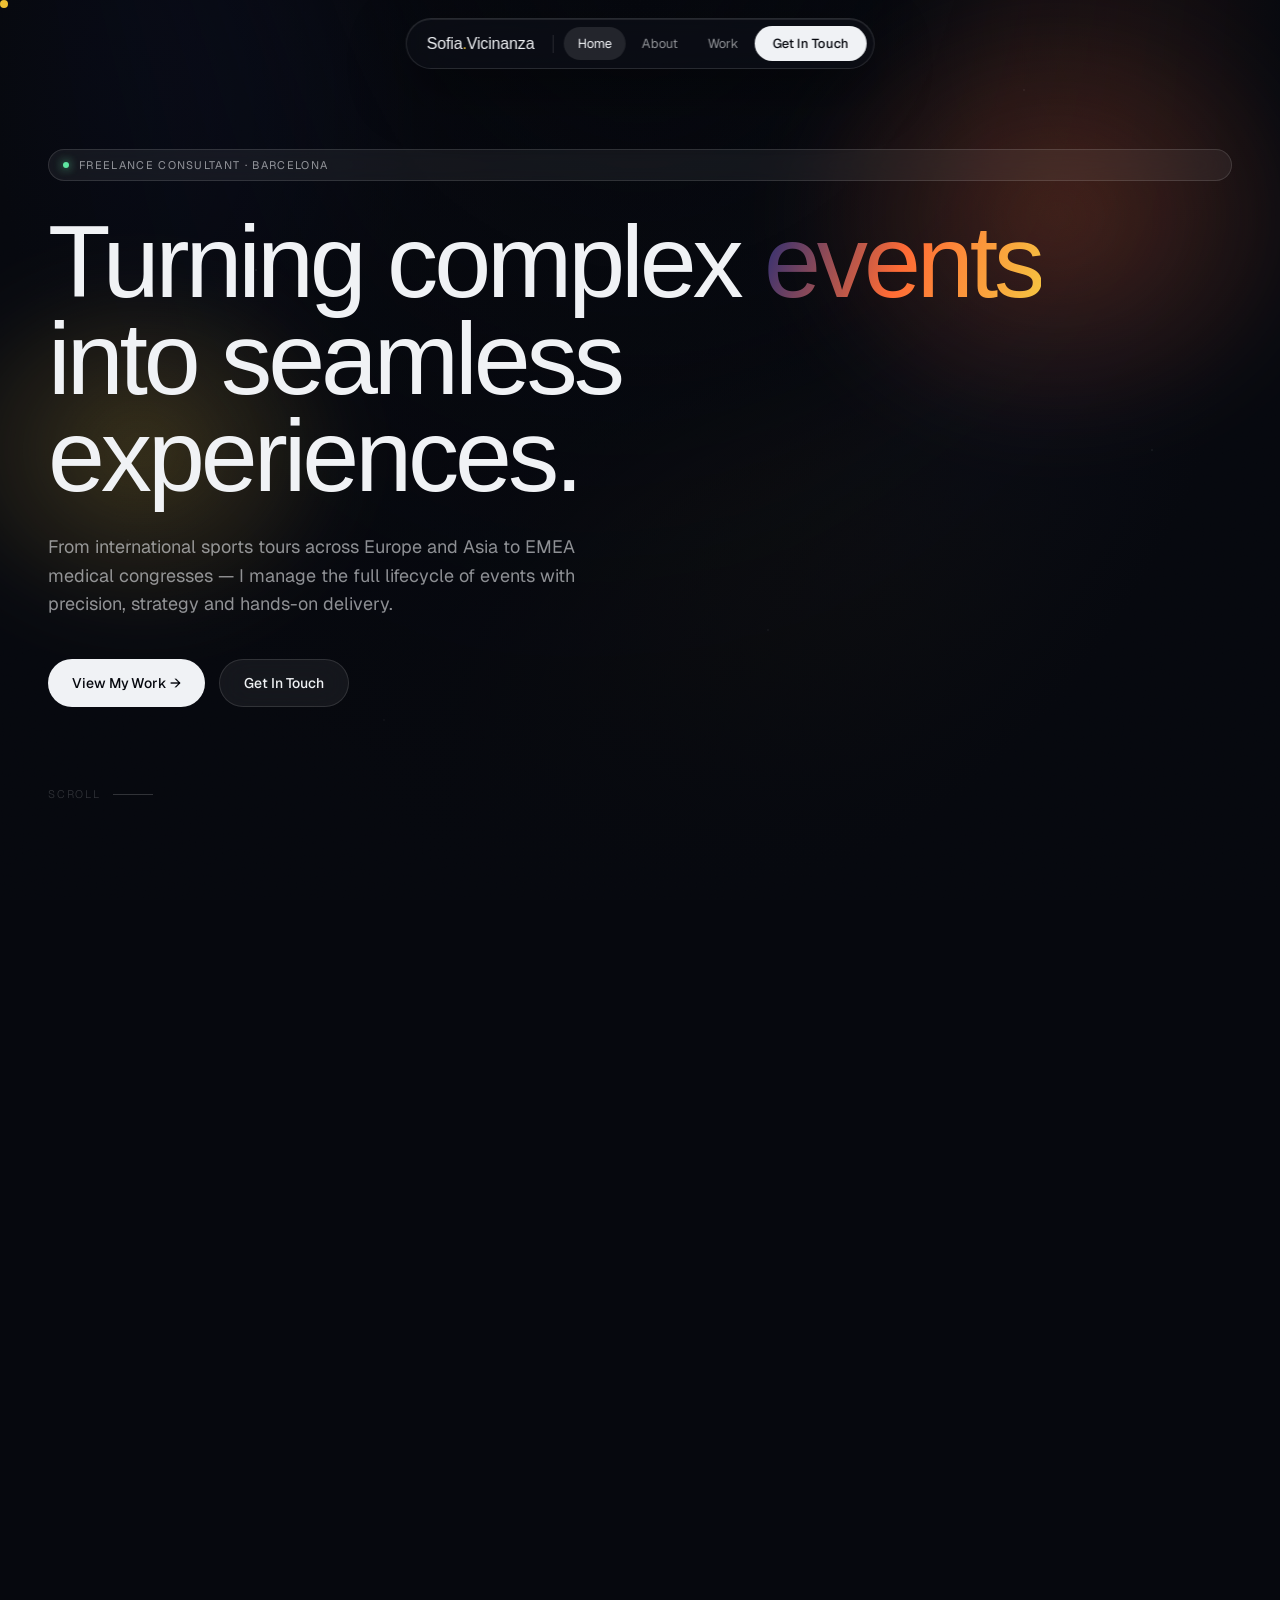
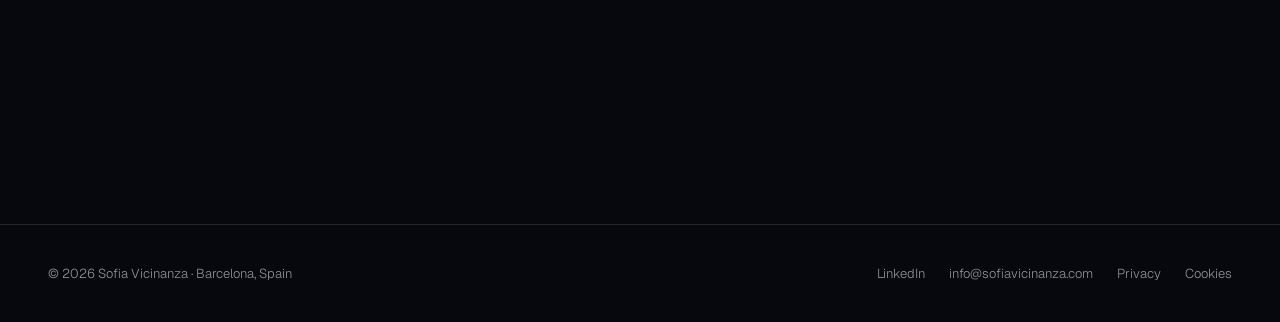
==== commit d70c4c74: "Add files via upload" ====
--- a/index.html
+++ b/index.html
@@ -18,6 +18,7 @@
 </head>
 <body>
 <div class="aurora"></div>
+<div class="aurora-2"></div>
 <div class="stars"></div>
 <div class="noise"></div>
 
@@ -45,7 +46,7 @@
     <div class="scroll-cue"><span>Scroll</span></div>
   </section>
 
-  <div class="marquee">
+  <div class="marquee reveal">
     <div class="marquee-inner">
       <span class="loc">Reykjavík</span><span class="dot"></span>
       <span class="loc">Tokyo</span><span class="dot"></span>
@@ -70,7 +71,7 @@
     </div>
   </div>
 
-  <section class="section">
+  <section class="section reveal">
     <div class="section-label">About</div>
     <h2>Driven by complexity,<br><em>delivered with precision.</em></h2>
     <p class="lead">I specialize in the full lifecycle of professional events — from early planning and logistics to onsite delivery and post-event reporting. I work across two sectors: EMEA medical and scientific events, and international sports tourism with the Beer League Players Association.</p>
@@ -80,7 +81,7 @@
     </div>
   </section>
 
-  <section class="section">
+  <section class="section reveal">
     <div class="section-label">Portfolio</div>
     <h2>Selected <em>work.</em></h2>
 
@@ -114,7 +115,7 @@
     </div>
   </section>
 
-  <section class="section">
+  <section class="section reveal">
     <div class="section-label">Sectors</div>
     <h2>Where <em>I work.</em></h2>
     <div class="two-col">
@@ -135,7 +136,7 @@
     </div>
   </section>
 
-  <div class="cta-section">
+  <div class="cta-section reveal">
     <h2>Open to new <em>opportunities.</em></h2>
     <p>Looking for my next challenge in event and marketing management across Europe — in-person, hybrid or remote.</p>
     <div class="cta-btns">
--- a/style.css
+++ b/style.css
@@ -11,13 +11,15 @@
   --ink-faint:rgba(240,242,245,0.3);
   --ink-dim:rgba(240,242,245,0.18);
 
-  /* Meridian gradient — blue · teal · sage */
-  --g1:#4A7FE8;
-  --g2:#3FD6C2;
-  --g3:#A8D8B3;
-  --glow-a:rgba(74,127,232,0.38);
-  --glow-b:rgba(63,214,194,0.32);
-  --glow-c:rgba(168,216,179,0.26);
+  /* Molten gradient — indigo · tangerine · gold */
+  --g1:#1E2A78;
+  --g2:#FF6B35;
+  --g3:#F5C842;
+  --glow-a:rgba(30,42,120,0.52);
+  --glow-b:rgba(255,107,53,0.4);
+  --glow-c:rgba(245,200,66,0.36);
+  --accent:#F5C842;
+  --spark:#FF6B35;
 
   --glass:rgba(255,255,255,0.06);
   --glass-strong:rgba(255,255,255,0.1);
@@ -49,23 +51,52 @@
   font-weight:300;
   -webkit-font-smoothing:antialiased;
   overflow-x:hidden;
+  cursor:none;
 }
 img{max-width:100%;display:block}
 a{color:inherit;text-decoration:none}
 
 /* ======================
+   Custom cursor
+   ====================== */
+.cursor{
+  position:fixed;top:0;left:0;width:8px;height:8px;
+  background:var(--accent);border-radius:50%;
+  pointer-events:none;z-index:9999;
+  mix-blend-mode:difference;
+  will-change:transform;
+}
+.cursor-outline{
+  position:fixed;top:0;left:0;width:34px;height:34px;
+  border:1px solid var(--accent);border-radius:50%;
+  pointer-events:none;z-index:9998;
+  transition:width .3s, height .3s, border-color .3s;
+  will-change:transform;
+}
+
+/* ======================
+   Scroll reveal
+   ====================== */
+.reveal{
+  opacity:0;transform:translateY(30px);
+  transition:opacity .9s ease, transform .9s cubic-bezier(.2,.8,.2,1);
+}
+.reveal.in{opacity:1;transform:translateY(0)}
+
+/* ======================
    Backdrop layers
    ====================== */
 .aurora{position:fixed;inset:0;z-index:0;overflow:hidden;pointer-events:none}
 .aurora::before{
-  content:"";position:absolute;inset:-20%;
+  content:"";position:absolute;inset:-25%;
   background:
-    radial-gradient(42% 52% at 18% 28%, var(--glow-a), transparent 62%),
-    radial-gradient(45% 55% at 82% 22%, var(--glow-b), transparent 62%),
-    radial-gradient(50% 60% at 60% 80%, var(--glow-c), transparent 65%),
-    radial-gradient(55% 65% at 30% 92%, var(--glow-a), transparent 62%);
-  filter:blur(40px);
-  animation:breathe 26s ease-in-out infinite alternate;
+    radial-gradient(38% 48% at 15% 25%, var(--glow-a), transparent 60%),
+    radial-gradient(36% 42% at 85% 18%, var(--glow-b), transparent 58%),
+    radial-gradient(42% 52% at 65% 75%, var(--glow-c), transparent 62%),
+    radial-gradient(30% 36% at 22% 85%, var(--glow-b), transparent 58%),
+    radial-gradient(34% 40% at 78% 55%, var(--glow-a), transparent 60%);
+  filter:blur(36px);
+  animation:drift 18s ease-in-out infinite alternate;
 }
 .aurora::after{
   content:"";position:absolute;inset:0;
@@ -73,9 +104,26 @@
     radial-gradient(ellipse at top, transparent 0%, var(--bg) 72%),
     linear-gradient(180deg, transparent 0%, var(--bg) 100%);
 }
-@keyframes breathe{
-  0%{transform:translate(-3%,-2%) scale(1)}
-  100%{transform:translate(4%,3%) scale(1.12)}
+/* Second aurora layer — pulses at a different rhythm */
+.aurora-2{
+  position:fixed;inset:0;z-index:0;overflow:hidden;pointer-events:none;
+  mix-blend-mode:screen;opacity:0.6;
+}
+.aurora-2::before{
+  content:"";position:absolute;inset:-15%;
+  background:
+    radial-gradient(25% 30% at 75% 30%, var(--glow-b), transparent 65%),
+    radial-gradient(20% 24% at 20% 50%, var(--glow-c), transparent 65%);
+  filter:blur(28px);
+  animation:drift2 13s ease-in-out infinite alternate;
+}
+@keyframes drift{
+  0%{transform:translate(-3%,-2%) scale(1) rotate(0deg)}
+  100%{transform:translate(4%,3%) scale(1.15) rotate(2deg)}
+}
+@keyframes drift2{
+  0%{transform:translate(2%,3%) scale(1.1)}
+  100%{transform:translate(-4%,-2%) scale(0.95)}
 }
 
 .stars{
@@ -87,7 +135,7 @@
     radial-gradient(1px 1px at 30% 80%, rgba(255,255,255,0.28), transparent),
     radial-gradient(1px 1px at 90% 50%, rgba(255,255,255,0.45), transparent),
     radial-gradient(1px 1px at 10% 60%, rgba(255,255,255,0.32), transparent);
-  opacity:0.5;
+  opacity:0.4;
 }
 
 .noise{
@@ -124,7 +172,7 @@
   letter-spacing:-0.01em;padding-right:18px;border-right:1px solid var(--stroke);
   margin-right:6px;color:var(--ink);
 }
-.nav-logo i{font-style:normal;color:var(--g2);font-weight:400}
+.nav-logo i{font-style:normal;color:var(--accent);font-weight:400}
 .nav-links{list-style:none;display:flex;align-items:center;gap:2px}
 .nav-links a{
   color:var(--ink-soft);font-size:13px;
@@ -134,7 +182,7 @@
 .nav-links a:hover{color:var(--ink);background:var(--glass)}
 .nav-links a.active{color:var(--ink);background:var(--glass-strong)}
 .nav-links a.nav-cta{background:var(--ink);color:var(--bg);padding:9px 18px;font-weight:500}
-.nav-links a.nav-cta:hover{background:var(--g2);color:var(--bg)}
+.nav-links a.nav-cta:hover{background:var(--accent);color:var(--bg)}
 
 .nav-hamburger{
   display:none;background:transparent;border:none;
@@ -219,20 +267,20 @@
   border:none;
 }
 .btn-primary{background:var(--ink);color:var(--bg)}
-.btn-primary:hover{background:var(--g2);transform:translateY(-1px)}
+.btn-primary:hover{background:var(--accent);transform:translateY(-1px)}
 
 .btn-outline{
   background:var(--glass);backdrop-filter:blur(16px);
   -webkit-backdrop-filter:blur(16px);
   border:1px solid var(--stroke);color:var(--ink);
 }
-.btn-outline:hover{border-color:var(--g2);color:var(--g2);background:rgba(63,214,194,0.06)}
+.btn-outline:hover{border-color:var(--accent);color:var(--accent);background:rgba(245,200,66,0.06)}
 
 .btn-primary-light{
-  background:rgba(63,214,194,0.15);color:var(--g2);
-  border:1px solid rgba(63,214,194,0.3);
-}
-.btn-primary-light:hover{background:rgba(63,214,194,0.25);border-color:var(--g2)}
+  background:rgba(245,200,66,0.15);color:var(--accent);
+  border:1px solid rgba(245,200,66,0.3);
+}
+.btn-primary-light:hover{background:rgba(245,200,66,0.25);border-color:var(--accent)}
 
 /* ======================
    Hero (home)
@@ -293,8 +341,8 @@
 .card:hover{transform:translateY(-6px);border-color:var(--stroke-bright)}
 .card::before{
   content:"";position:absolute;top:0;left:0;right:0;height:1px;
-  background:linear-gradient(90deg, transparent, rgba(255,255,255,0.3), transparent);
-  z-index:2;
+  background:linear-gradient(90deg, transparent, var(--accent), transparent);
+  z-index:2;opacity:0.5;
 }
 .card-body{padding:32px;display:flex;flex-direction:column;flex:1}
 .card-tag{
@@ -302,7 +350,7 @@
   color:var(--ink-soft);display:flex;align-items:center;gap:10px;
   margin-bottom:14px;
 }
-.card-tag::before{content:"";width:6px;height:6px;border-radius:50%;background:var(--g2)}
+.card-tag::before{content:"";width:6px;height:6px;border-radius:50%;background:var(--accent)}
 .card-title{
   font-family:var(--display);font-weight:500;
   font-size:26px;letter-spacing:-0.02em;line-height:1.15;
@@ -312,7 +360,7 @@
   font-size:13px;color:var(--ink-soft);margin-bottom:20px;
 }
 .card-link{
-  margin-top:auto;font-size:13px;color:var(--g2);font-weight:500;
+  margin-top:auto;font-size:13px;color:var(--accent);font-weight:500;
   display:inline-flex;align-items:center;gap:6px;transition:.3s;
 }
 .card:hover .card-link{gap:10px}
@@ -358,7 +406,7 @@
   -webkit-backdrop-filter:blur(10px);
 }
 .project-link{
-  font-size:13px;color:var(--g2);font-weight:500;
+  font-size:13px;color:var(--accent);font-weight:500;
   display:inline-flex;align-items:center;gap:6px;transition:.3s;
 }
 .project-card:hover .project-link{gap:10px}
@@ -388,7 +436,7 @@
   font-family:var(--display);font-weight:500;
   font-size:52px;letter-spacing:-0.03em;line-height:1;margin-bottom:8px;
 }
-.stat-num span{color:var(--g2);font-weight:400}
+.stat-num span{color:var(--accent);font-weight:400}
 .stat-label{
   font-size:12px;color:var(--ink-soft);
   letter-spacing:0.12em;text-transform:uppercase;
@@ -413,7 +461,7 @@
 .marquee-inner .loc{padding:0 28px}
 .marquee-inner .dot{
   width:5px;height:5px;border-radius:50%;
-  background:var(--g2);align-self:center;flex-shrink:0;opacity:0.7;
+  background:var(--accent);align-self:center;flex-shrink:0;opacity:0.7;
 }
 @keyframes slide{from{transform:translateX(0)}to{transform:translateX(-50%)}}
 
@@ -479,7 +527,7 @@
 }
 .timeline-type{
   font-size:11px;letter-spacing:0.14em;text-transform:uppercase;
-  color:var(--g2);
+  color:var(--accent);
 }
 .timeline-content h3{margin-bottom:6px}
 .timeline-company{
@@ -493,7 +541,7 @@
   padding-left:18px;position:relative;
 }
 .resp-list li::before{
-  content:"";width:5px;height:5px;border-radius:50%;background:var(--g2);
+  content:"";width:5px;height:5px;border-radius:50%;background:var(--accent);
   position:absolute;left:0;top:10px;
 }
 
@@ -518,7 +566,7 @@
   letter-spacing:-0.015em;margin-bottom:4px;
 }
 .vol-card .org{font-size:13px;color:var(--ink-soft);margin-bottom:4px}
-.vol-card .period{font-size:11px;color:var(--g2);letter-spacing:0.1em;text-transform:uppercase;margin-bottom:14px}
+.vol-card .period{font-size:11px;color:var(--accent);letter-spacing:0.1em;text-transform:uppercase;margin-bottom:14px}
 .vol-card p{font-size:14px;line-height:1.65;margin-bottom:0}
 
 /* ======================
@@ -529,7 +577,7 @@
   font-size:13px;color:var(--ink-soft);margin-bottom:24px;
   transition:.3s;
 }
-.back:hover{color:var(--g2);gap:10px}
+.back:hover{color:var(--accent);gap:10px}
 
 .meta-row{
   display:grid;grid-template-columns:repeat(4,1fr);gap:16px;
@@ -563,7 +611,7 @@
   background:var(--glass);
   backdrop-filter:blur(24px);-webkit-backdrop-filter:blur(24px);
   border:1px solid var(--stroke);
-  border-left:2px solid var(--g2);
+  border-left:2px solid var(--accent);
   box-shadow:inset 0 1px 0 rgba(255,255,255,0.08);
   font-family:var(--serif);font-style:italic;font-weight:400;
   font-size:clamp(20px,2.2vw,28px);line-height:1.5;
@@ -581,7 +629,7 @@
 .highlight-card:hover{border-color:var(--stroke-bright);transform:translateY(-2px)}
 .highlight-icon{
   width:44px;height:44px;border-radius:10px;
-  background:rgba(63,214,194,0.12);
+  background:rgba(245,200,66,0.12);
   display:flex;align-items:center;justify-content:center;
   margin-bottom:18px;
 }
@@ -619,7 +667,7 @@
   display:flex;align-items:center;justify-content:center;
   font-size:20px;transition:.4s;flex-shrink:0;
 }
-.next-card:hover .next-arrow{background:var(--g2);color:var(--bg);border-color:var(--g2);transform:rotate(-45deg)}
+.next-card:hover .next-arrow{background:var(--accent);color:var(--bg);border-color:var(--accent);transform:rotate(-45deg)}
 
 /* ======================
    Contact form
@@ -634,7 +682,7 @@
 }
 .availability-dot{
   width:7px;height:7px;border-radius:50%;background:var(--success);
-  box-shadow:0 0 10px var(--success);animation:pulse 2s ease-in-out infinite;
+  box-shadow:0 0 10px var(--success);animation:pulse 1.6s ease-in-out infinite;
 }
 @keyframes pulse{50%{opacity:0.4}}
 
@@ -660,8 +708,8 @@
 }
 .form-group input:focus,
 .form-group textarea:focus{
-  outline:none;border-color:var(--g2);
-  background:rgba(63,214,194,0.05);
+  outline:none;border-color:var(--accent);
+  background:rgba(245,200,66,0.05);
 }
 .form-group input::placeholder,
 .form-group textarea::placeholder{color:var(--ink-dim)}
@@ -688,7 +736,7 @@
 }
 .contact-item-value{font-size:15px;color:var(--ink)}
 .contact-item-value a{color:var(--ink);transition:color .3s;border-bottom:1px solid var(--stroke)}
-.contact-item-value a:hover{color:var(--g2);border-color:var(--g2)}
+.contact-item-value a:hover{color:var(--accent);border-color:var(--accent)}
 
 .help-card{
   padding:24px;border-radius:var(--radius-md);
@@ -707,7 +755,7 @@
   font-size:13px;color:var(--ink);display:flex;align-items:center;gap:10px;
 }
 .help-list li::before{
-  content:"";width:5px;height:5px;border-radius:50%;background:var(--g2);flex-shrink:0;
+  content:"";width:5px;height:5px;border-radius:50%;background:var(--accent);flex-shrink:0;
 }
 
 /* ======================
@@ -724,7 +772,7 @@
 }
 .footer-links{display:flex;gap:24px;flex-wrap:wrap}
 .footer-links a{color:var(--ink-soft);transition:color .3s}
-.footer-links a:hover{color:var(--g2)}
+.footer-links a:hover{color:var(--accent)}
 
 /* ======================
    Legal pages (privacy / cookies)
@@ -743,8 +791,8 @@
 .legal-content p,
 .legal-content li{font-size:15px;line-height:1.7;color:var(--ink-soft);margin-bottom:14px}
 .legal-content ul{padding-left:20px;margin-bottom:20px}
-.legal-content a{color:var(--g2);border-bottom:1px solid rgba(63,214,194,0.3)}
-.legal-content a:hover{border-color:var(--g2)}
+.legal-content a{color:var(--accent);border-bottom:1px solid rgba(245,200,66,0.3)}
+.legal-content a:hover{border-color:var(--accent)}
 .legal-content strong{color:var(--ink);font-weight:500}
 
 /* ======================
@@ -769,7 +817,15 @@
   footer{padding:30px 28px;flex-direction:column;text-align:center}
 }
 
+/* Hide custom cursor on touch devices */
+@media (hover:none){
+  html,body{cursor:auto}
+  .cursor,.cursor-outline{display:none}
+}
+
 @media (max-width:720px){
+  html,body{cursor:auto}
+  .cursor,.cursor-outline{display:none}
   .nav-links{
     position:fixed;top:70px;left:50%;transform:translateX(-50%);
     width:calc(100vw - 36px);
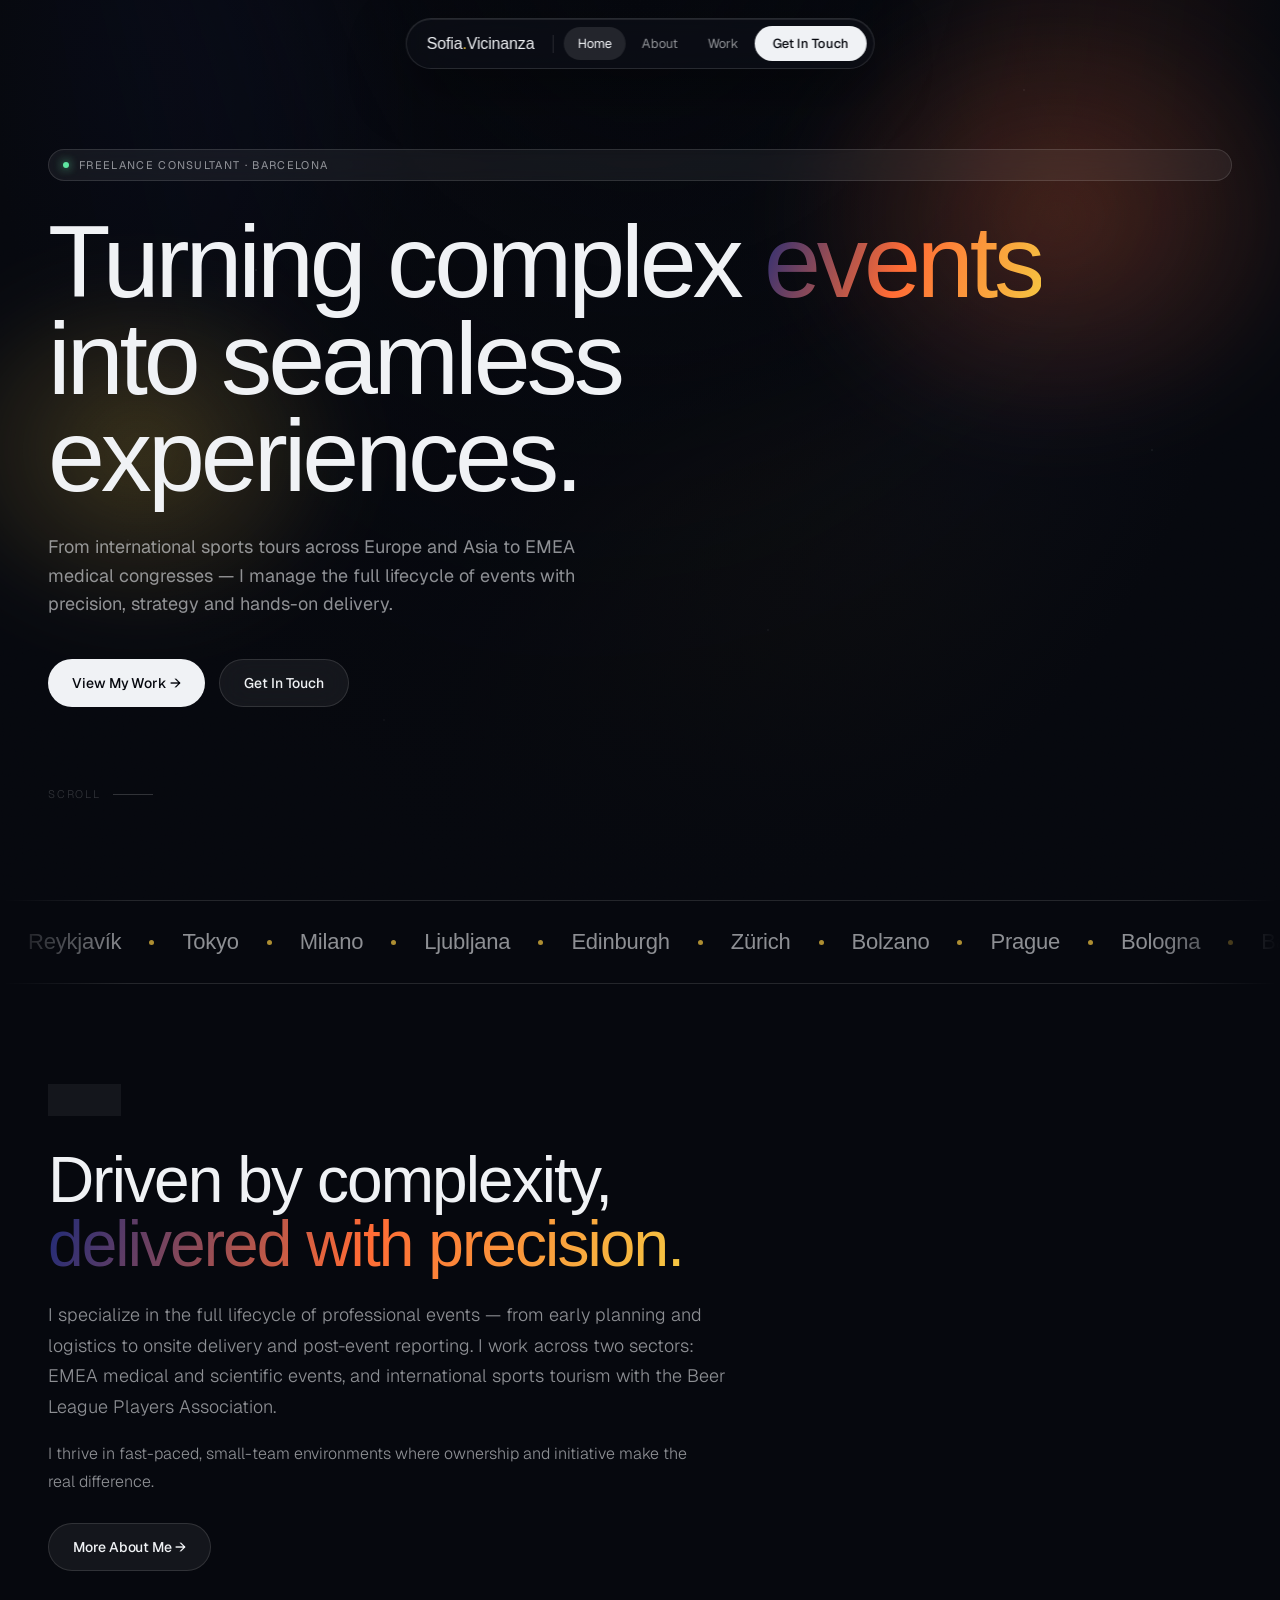
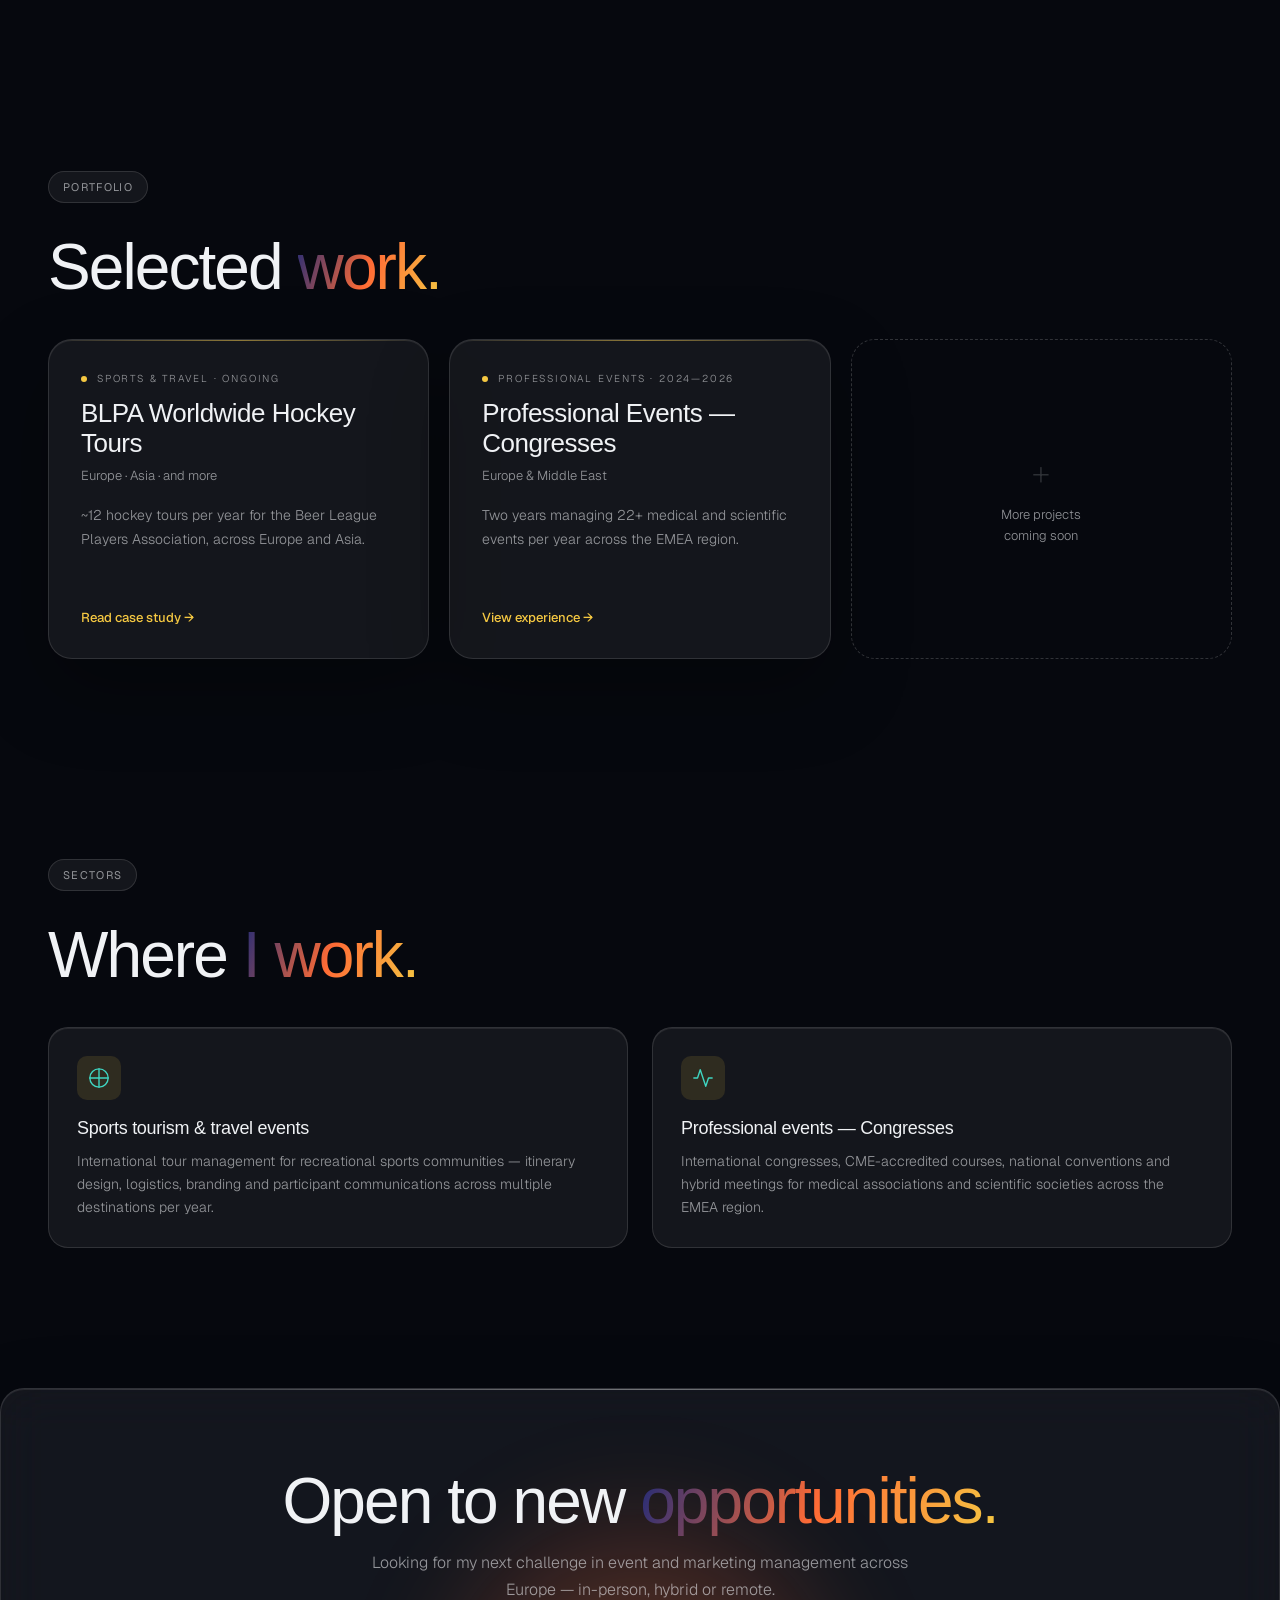
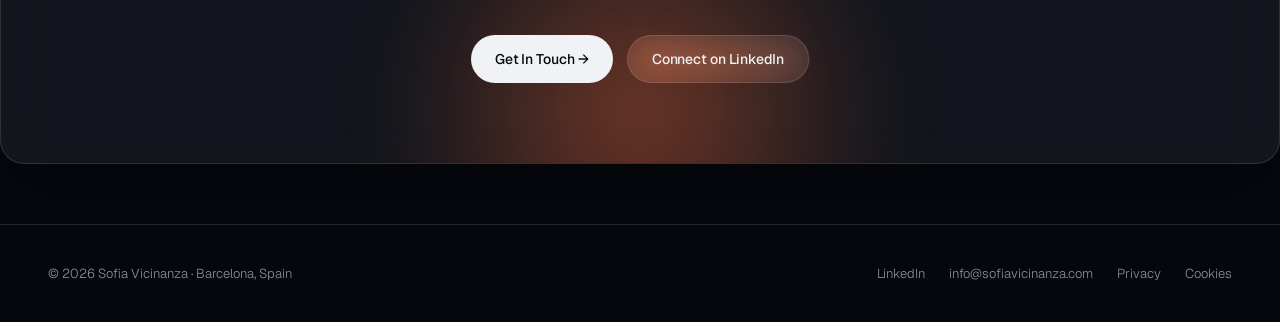
==== commit fbd5377b: "Add files via upload" ====
--- a/index.html
+++ b/index.html
@@ -14,7 +14,7 @@
 <link rel="preconnect" href="https://fonts.gstatic.com" crossorigin>
 <link href="https://fonts.googleapis.com/css2?family=Instrument+Serif:ital@0;1&family=Geist:wght@300;400;500&display=swap" rel="stylesheet">
 <link href="https://api.fontshare.com/v2/css?f[]=general-sans@300,400,500,600&display=swap" rel="stylesheet">
-<link rel="stylesheet" href="style.css">
+<link rel="stylesheet" href="style.css?v3">
 </head>
 <body>
 <div class="aurora"></div>
@@ -156,6 +156,6 @@
   </footer>
 
 </div>
-<script src="script.js"></script>
+<script src="script.js?v3"></script>
 </body>
 </html>
--- a/style.css
+++ b/style.css
@@ -51,37 +51,29 @@
   font-weight:300;
   -webkit-font-smoothing:antialiased;
   overflow-x:hidden;
-  cursor:none;
 }
 img{max-width:100%;display:block}
 a{color:inherit;text-decoration:none}
 
 /* ======================
-   Custom cursor
-   ====================== */
-.cursor{
-  position:fixed;top:0;left:0;width:8px;height:8px;
-  background:var(--accent);border-radius:50%;
-  pointer-events:none;z-index:9999;
-  mix-blend-mode:difference;
-  will-change:transform;
-}
-.cursor-outline{
-  position:fixed;top:0;left:0;width:34px;height:34px;
-  border:1px solid var(--accent);border-radius:50%;
-  pointer-events:none;z-index:9998;
-  transition:width .3s, height .3s, border-color .3s;
-  will-change:transform;
-}
-
-/* ======================
    Scroll reveal
    ====================== */
 .reveal{
-  opacity:0;transform:translateY(30px);
-  transition:opacity .9s ease, transform .9s cubic-bezier(.2,.8,.2,1);
-}
-.reveal.in{opacity:1;transform:translateY(0)}
+  opacity:0;
+  transform:translate3d(0,20px,0);
+  transition:opacity .6s ease-out, transform .6s cubic-bezier(.2,.8,.2,1);
+  will-change:opacity, transform;
+  backface-visibility:hidden;
+  -webkit-backface-visibility:hidden;
+}
+.reveal.in{
+  opacity:1;
+  transform:translate3d(0,0,0);
+}
+/* Remove will-change after animation completes to free GPU memory */
+.reveal.done{
+  will-change:auto;
+}
 
 /* ======================
    Backdrop layers
@@ -817,15 +809,7 @@
   footer{padding:30px 28px;flex-direction:column;text-align:center}
 }
 
-/* Hide custom cursor on touch devices */
-@media (hover:none){
-  html,body{cursor:auto}
-  .cursor,.cursor-outline{display:none}
-}
-
 @media (max-width:720px){
-  html,body{cursor:auto}
-  .cursor,.cursor-outline{display:none}
   .nav-links{
     position:fixed;top:70px;left:50%;transform:translateX(-50%);
     width:calc(100vw - 36px);
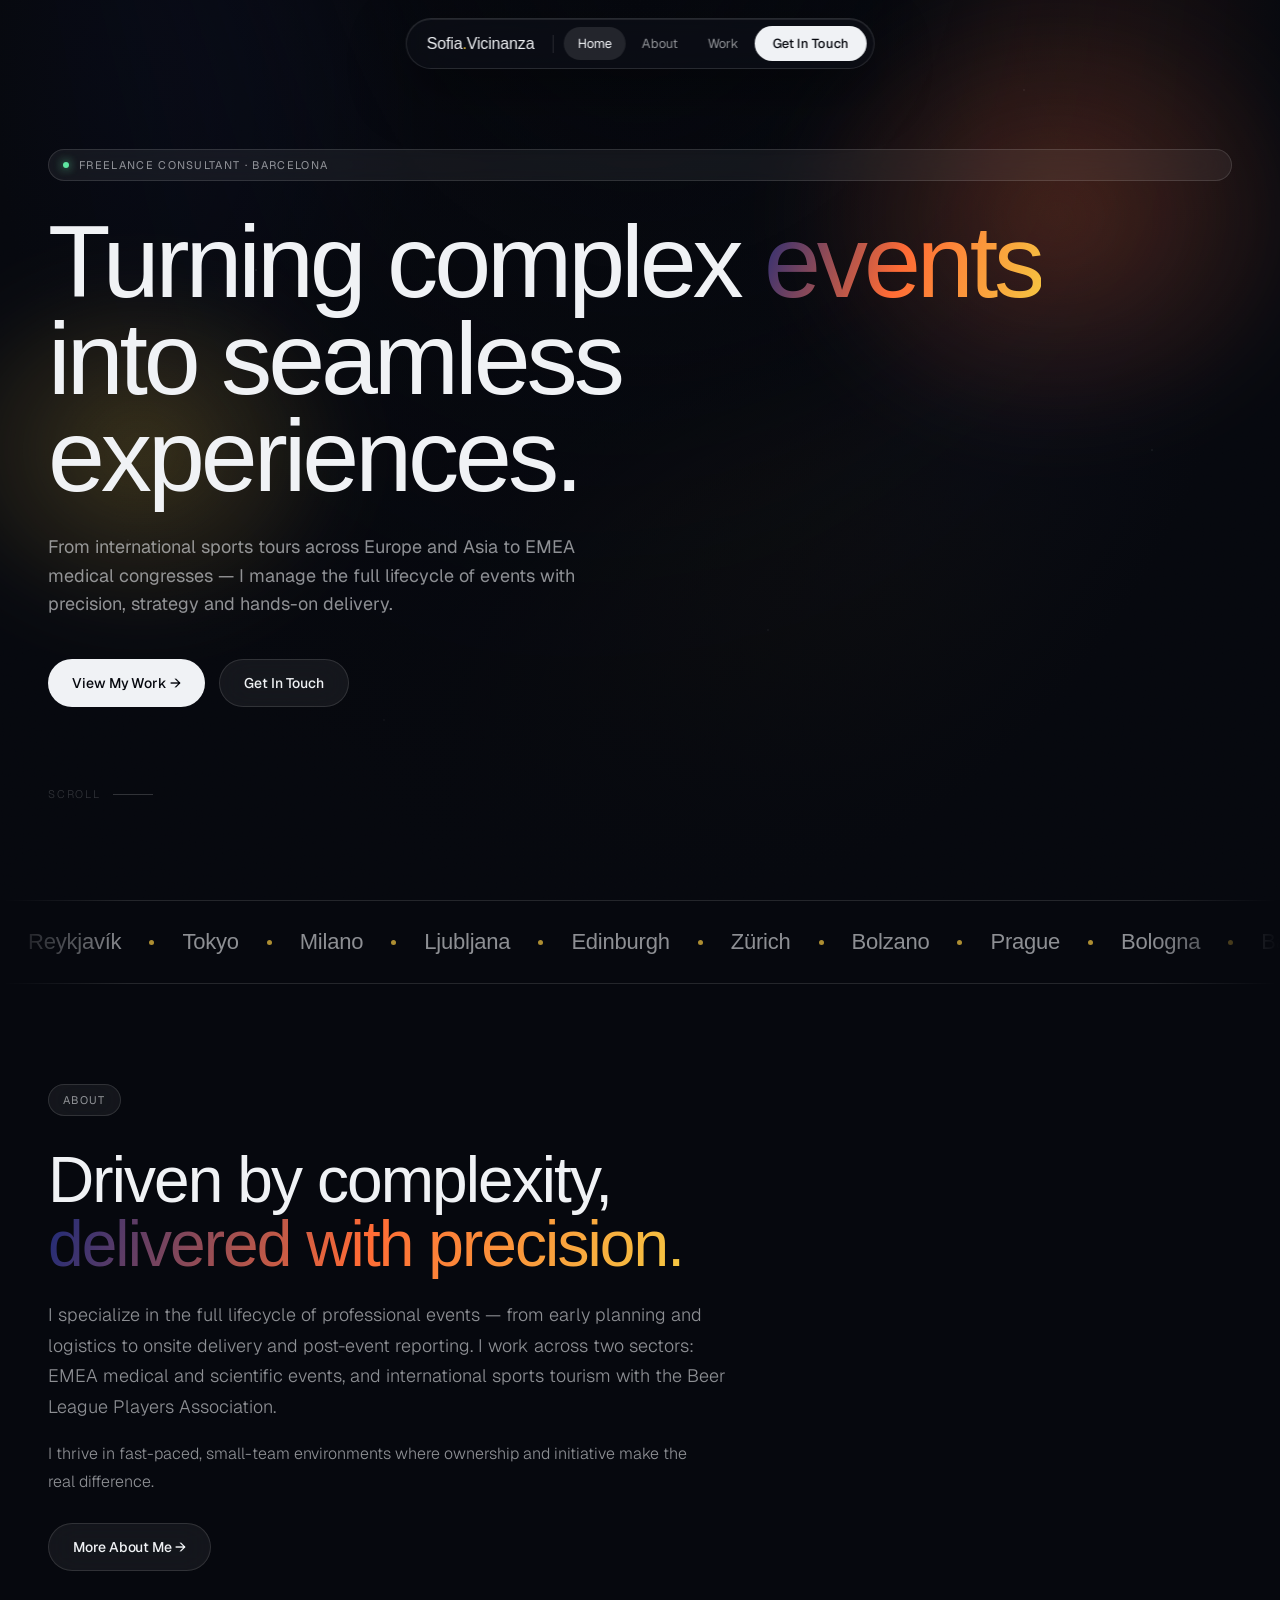
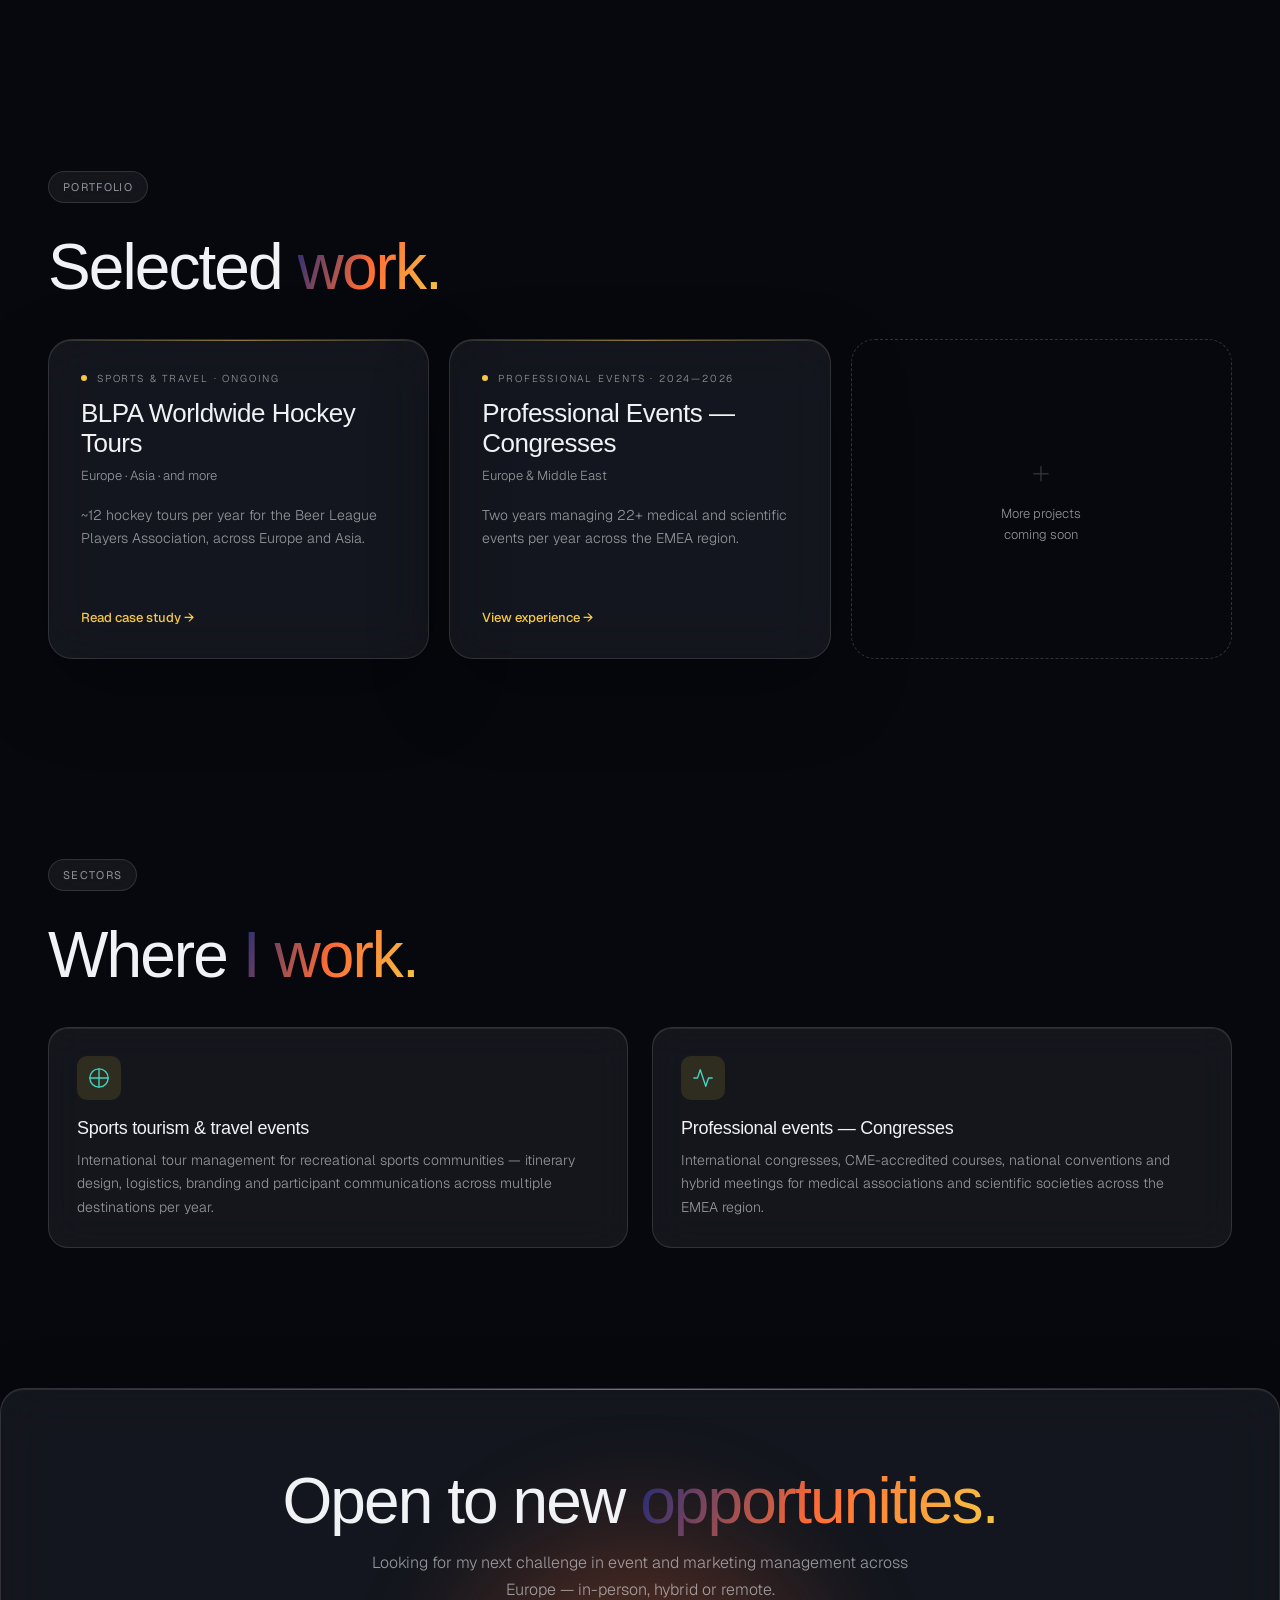
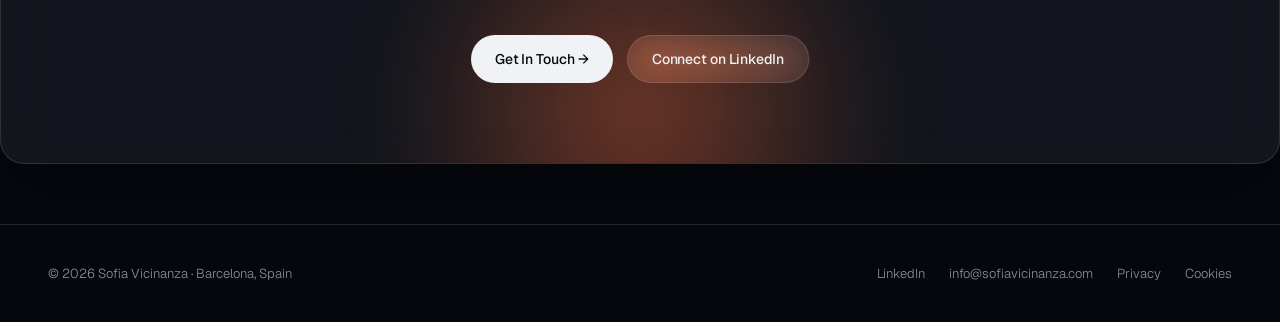
==== commit cf1aa81c: "Add files via upload" ====
--- a/index.html
+++ b/index.html
@@ -14,7 +14,7 @@
 <link rel="preconnect" href="https://fonts.gstatic.com" crossorigin>
 <link href="https://fonts.googleapis.com/css2?family=Instrument+Serif:ital@0;1&family=Geist:wght@300;400;500&display=swap" rel="stylesheet">
 <link href="https://api.fontshare.com/v2/css?f[]=general-sans@300,400,500,600&display=swap" rel="stylesheet">
-<link rel="stylesheet" href="style.css?v3">
+<link rel="stylesheet" href="style.css?v4">
 </head>
 <body>
 <div class="aurora"></div>
@@ -25,9 +25,9 @@
 <div class="site">
 
   <nav>
-    <a href="index.html" class="nav-logo">Sofia<i>.</i>Vicinanza</a>
+    <a href="/" class="nav-logo">Sofia<i>.</i>Vicinanza</a>
     <ul class="nav-links" id="nav-links">
-      <li><a href="index.html" class="active">Home</a></li>
+      <li><a href="/" class="active">Home</a></li>
       <li><a href="about.html">About</a></li>
       <li><a href="work.html">Work</a></li>
       <li><a href="contact.html" class="nav-cta">Get In Touch</a></li>
@@ -46,7 +46,7 @@
     <div class="scroll-cue"><span>Scroll</span></div>
   </section>
 
-  <div class="marquee reveal">
+  <div class="marquee">
     <div class="marquee-inner">
       <span class="loc">Reykjavík</span><span class="dot"></span>
       <span class="loc">Tokyo</span><span class="dot"></span>
@@ -71,7 +71,7 @@
     </div>
   </div>
 
-  <section class="section reveal">
+  <section class="section">
     <div class="section-label">About</div>
     <h2>Driven by complexity,<br><em>delivered with precision.</em></h2>
     <p class="lead">I specialize in the full lifecycle of professional events — from early planning and logistics to onsite delivery and post-event reporting. I work across two sectors: EMEA medical and scientific events, and international sports tourism with the Beer League Players Association.</p>
@@ -81,7 +81,7 @@
     </div>
   </section>
 
-  <section class="section reveal">
+  <section class="section">
     <div class="section-label">Portfolio</div>
     <h2>Selected <em>work.</em></h2>
 
@@ -115,7 +115,7 @@
     </div>
   </section>
 
-  <section class="section reveal">
+  <section class="section">
     <div class="section-label">Sectors</div>
     <h2>Where <em>I work.</em></h2>
     <div class="two-col">
@@ -136,7 +136,7 @@
     </div>
   </section>
 
-  <div class="cta-section reveal">
+  <div class="cta-section">
     <h2>Open to new <em>opportunities.</em></h2>
     <p>Looking for my next challenge in event and marketing management across Europe — in-person, hybrid or remote.</p>
     <div class="cta-btns">
@@ -156,6 +156,6 @@
   </footer>
 
 </div>
-<script src="script.js?v3"></script>
+<script src="script.js?v4"></script>
 </body>
 </html>
--- a/style.css
+++ b/style.css
@@ -54,26 +54,6 @@
 }
 img{max-width:100%;display:block}
 a{color:inherit;text-decoration:none}
-
-/* ======================
-   Scroll reveal
-   ====================== */
-.reveal{
-  opacity:0;
-  transform:translate3d(0,20px,0);
-  transition:opacity .6s ease-out, transform .6s cubic-bezier(.2,.8,.2,1);
-  will-change:opacity, transform;
-  backface-visibility:hidden;
-  -webkit-backface-visibility:hidden;
-}
-.reveal.in{
-  opacity:1;
-  transform:translate3d(0,0,0);
-}
-/* Remove will-change after animation completes to free GPU memory */
-.reveal.done{
-  will-change:auto;
-}
 
 /* ======================
    Backdrop layers
